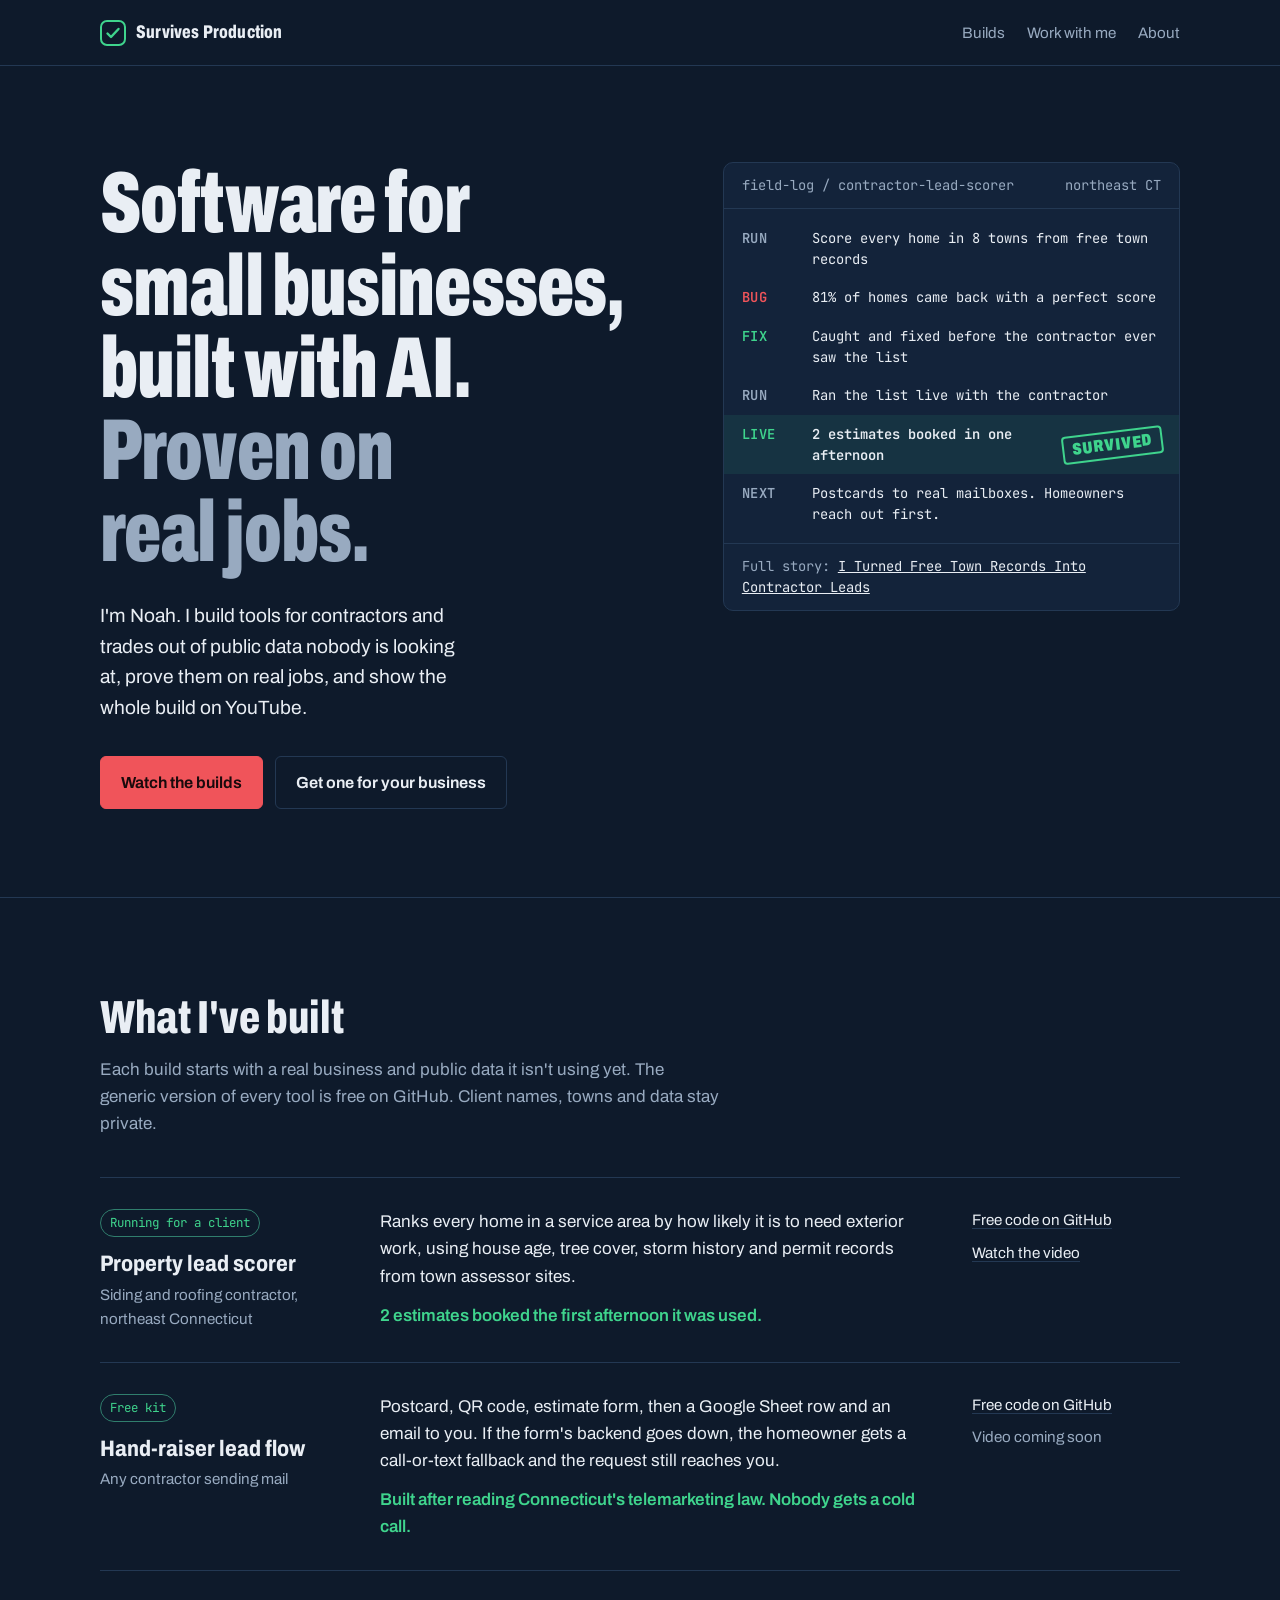
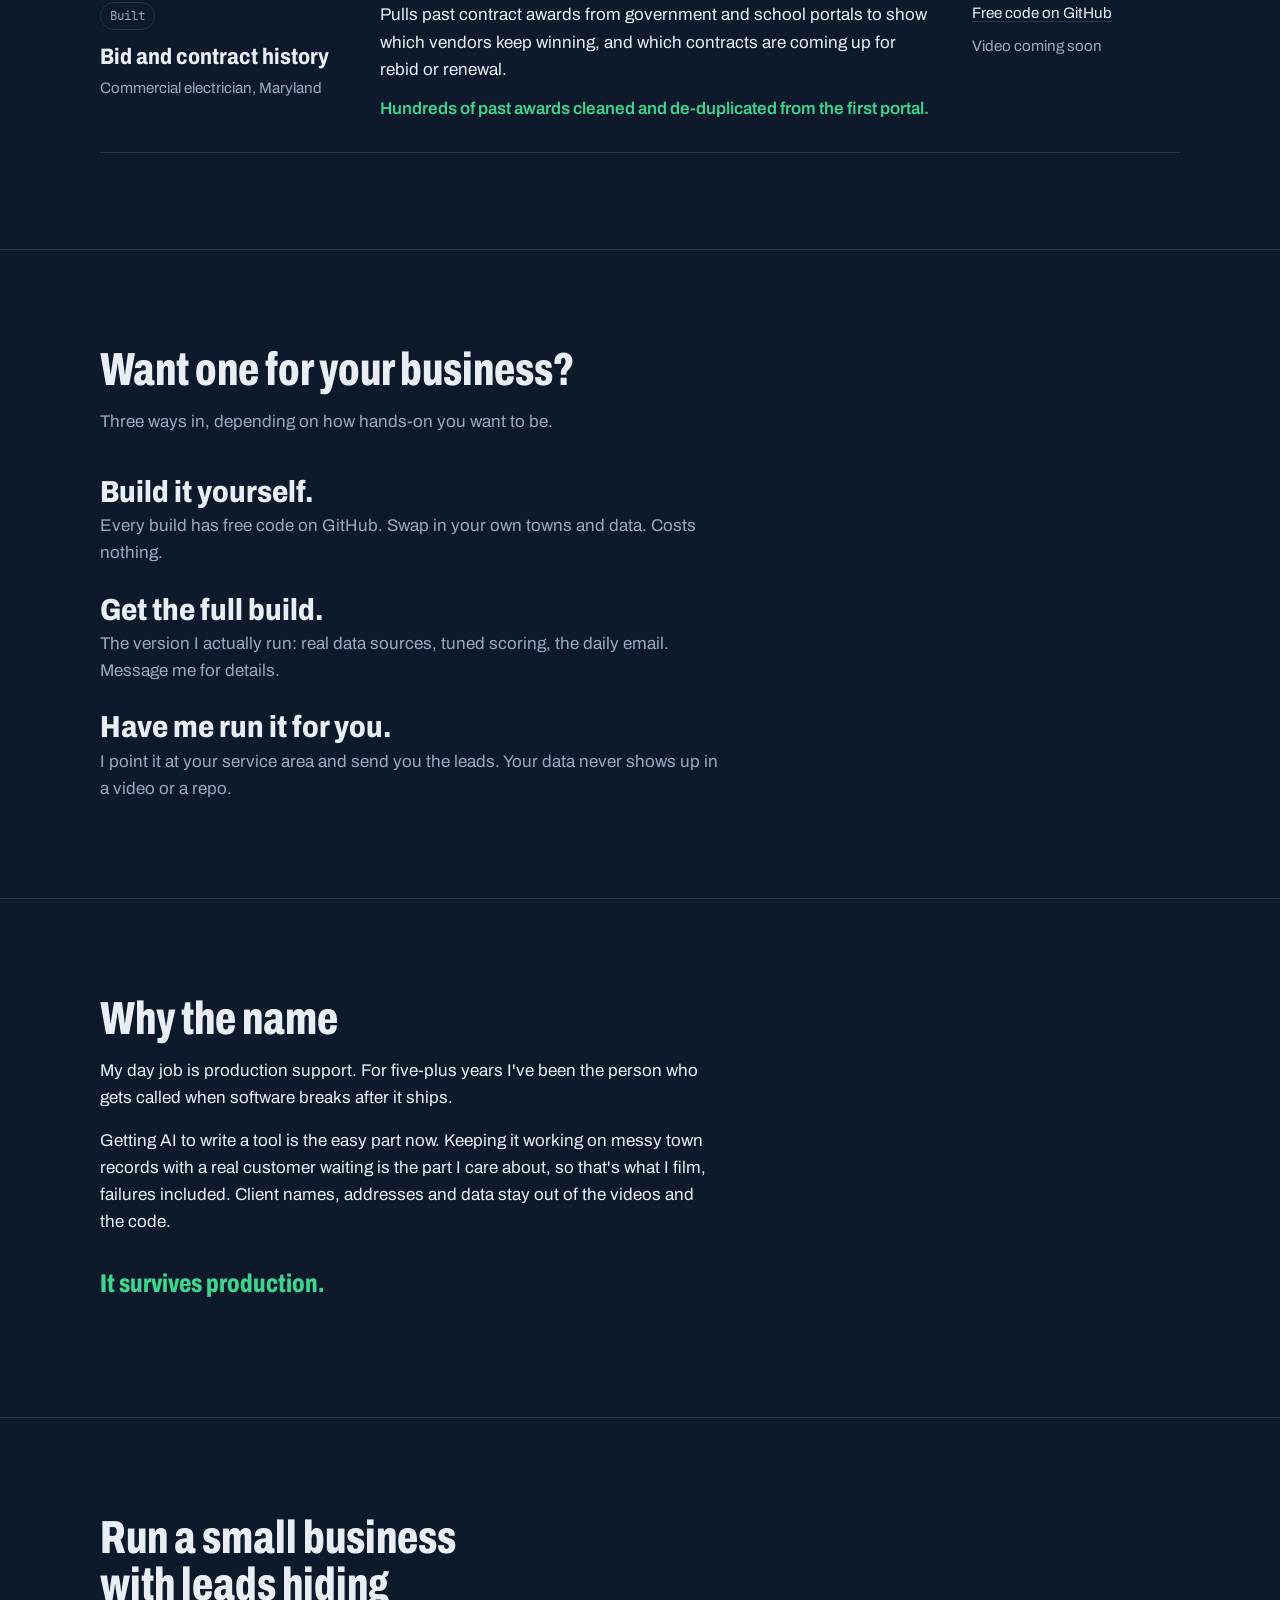
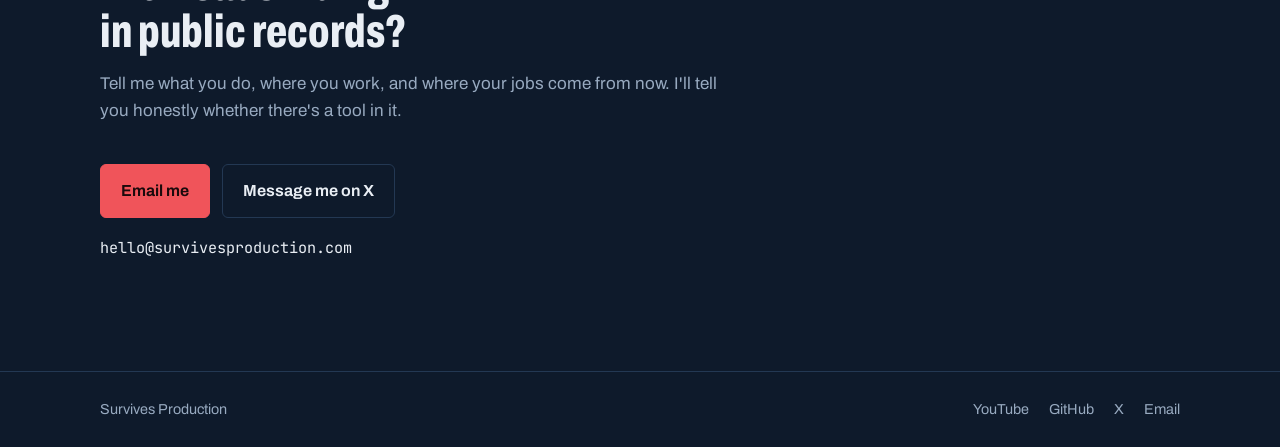
==== index.html @ 0a422604 "Add files via upload" ====
<!doctype html>
<html lang="en">
<head>
<meta charset="utf-8">
<meta name="viewport" content="width=device-width, initial-scale=1, viewport-fit=cover">
<title>Survives Production</title>
<meta name="description" content="Software for small businesses, built with AI and proven on real jobs. Lead and data tools for contractors and trades, with every build on YouTube.">
<meta name="theme-color" content="#0E1A2B">
<link rel="canonical" href="https://survivesproduction.com/">
<link rel="icon" href="data:image/svg+xml,%3Csvg xmlns='http://www.w3.org/2000/svg' viewBox='0 0 26 26'%3E%3Crect width='26' height='26' rx='6' fill='%230E1A2B'/%3E%3Cpath d='M7.5 13.5l3.5 3.5 7.5-8' fill='none' stroke='%233FD48D' stroke-width='2.6' stroke-linecap='round' stroke-linejoin='round'/%3E%3C/svg%3E">
<meta property="og:type" content="website">
<meta property="og:url" content="https://survivesproduction.com/">
<meta property="og:title" content="Survives Production">
<meta property="og:description" content="Software for small businesses, built with AI and proven on real jobs. Lead and data tools for contractors and trades, with every build on YouTube.">
<meta name="twitter:card" content="summary">
<meta name="twitter:site" content="@survivesprod">
<link rel="preconnect" href="https://fonts.googleapis.com">
<link rel="preconnect" href="https://fonts.gstatic.com" crossorigin>
<link rel="stylesheet" href="https://fonts.googleapis.com/css2?family=Archivo:wdth,wght@62..125,400..900&family=JetBrains+Mono:wght@400;600&display=swap">
<style>
/* Layout: dark navy ops board. Hero = pitch on the left, a real field log on the right (the one loud element).
   Below: builds as ruled rows, three ways to work together, about, contact. Left-aligned throughout. */
:root {
  --bg: #0E1A2B;          /* brand navy */
  --raised: #13233A;      /* log panel, row hover */
  --line: #233853;        /* rules */
  --ink: #E9EEF4;         /* body text */
  --dim: #98AAC0;         /* secondary text */
  --red: #F0545A;         /* brand red: what broke, primary action */
  --green: #3FD48D;       /* brand green: what got fixed / survived */
  --on-red: #1A0A0C;
  --display: "Archivo", "Arial Narrow", "Helvetica Neue", Arial, sans-serif;
  --body: "Archivo", "Helvetica Neue", Arial, sans-serif;
  --mono: "JetBrains Mono", ui-monospace, "SF Mono", Menlo, Consolas, monospace;
  --measure: 62ch;
  color-scheme: dark;
}
* { box-sizing: border-box; }
html { -webkit-text-size-adjust: 100%; }
body {
  margin: 0;
  background: var(--bg);
  color: var(--ink);
  font-family: var(--body);
  font-stretch: 100%;
  font-size: 1.0625rem;
  line-height: 1.6;
}
a { color: inherit; }
a:focus-visible, .btn:focus-visible { outline: 2px solid var(--green); outline-offset: 3px; border-radius: 2px; }
.wrap {
  max-width: 1120px;
  margin: 0 auto;
  padding-left: max(20px, env(safe-area-inset-left, 0px));
  padding-right: max(20px, env(safe-area-inset-right, 0px));
}

/* Header */
.top { border-bottom: 1px solid var(--line); }
.top .wrap { display: flex; align-items: center; justify-content: space-between; gap: 16px; padding-block: 18px; flex-wrap: wrap; }
.mark { display: flex; align-items: center; gap: 10px; text-decoration: none; }
.mark svg { flex: none; }
.mark span {
  font-family: var(--display); font-weight: 800; font-size: 1.15rem;
  font-stretch: 72%; letter-spacing: 0.01em;
}
.top nav { display: flex; gap: 22px; flex-wrap: wrap; }
.top nav a { text-decoration: none; color: var(--dim); font-size: 0.95rem; }
.top nav a:hover { color: var(--ink); }

/* Hero */
.hero .wrap {
  display: grid; grid-template-columns: minmax(0, 1.1fr) minmax(0, 0.9fr);
  gap: clamp(32px, 5vw, 72px); align-items: start; padding-block: clamp(48px, 8vw, 96px) clamp(48px, 7vw, 88px);
}
h1 {
  font-family: var(--display); font-weight: 850;
  font-stretch: 64%;
  font-size: clamp(2.9rem, 7vw, 5.4rem); line-height: 0.95; letter-spacing: -0.01em;
  margin: 0 0 28px; text-wrap: balance;
}
h1 .line2 { display: block; color: var(--dim); }
.lede { font-size: 1.2rem; max-width: 34ch; margin: 0 0 32px; color: var(--ink); }
.actions { display: flex; gap: 12px; flex-wrap: wrap; }
.btn {
  display: inline-flex; align-items: center; gap: 10px;
  padding: 13px 20px; font-weight: 650; font-size: 1rem; text-decoration: none;
  border-radius: 6px; border: 1px solid var(--line);
}
.btn.primary { background: var(--red); border-color: var(--red); color: var(--on-red); }
.btn.primary:hover { filter: brightness(1.08); }
.btn.ghost:hover { border-color: var(--dim); }

/* Field log: the one loud element */
.log {
  background: var(--raised); border: 1px solid var(--line); border-radius: 10px;
  font-family: var(--mono); font-size: 0.86rem; line-height: 1.5; overflow: hidden;
}
.log header {
  display: flex; justify-content: space-between; gap: 12px; flex-wrap: wrap;
  padding: 12px 18px; border-bottom: 1px solid var(--line); color: var(--dim);
}
.log ol { list-style: none; margin: 0; padding: 10px 0; }
.log li {
  display: grid; grid-template-columns: 4.2em minmax(0, 1fr); gap: 12px;
  padding: 9px 18px; animation: in 0.35s ease-out backwards;
}
.log li:nth-child(1) { animation-delay: 0.15s; }
.log li:nth-child(2) { animation-delay: 0.5s; }
.log li:nth-child(3) { animation-delay: 0.85s; }
.log li:nth-child(4) { animation-delay: 1.2s; }
.log li:nth-child(5) { animation-delay: 1.55s; }
.log li:nth-child(6) { animation-delay: 1.9s; }
.tag { font-weight: 600; letter-spacing: 0.04em; }
.tag.run, .tag.next { color: var(--dim); }
.tag.bug { color: var(--red); }
.tag.fix, .tag.live { color: var(--green); }
.log li.win { background: color-mix(in srgb, var(--green) 9%, transparent); }
.log li.win { position: relative; }
.log li.win .msg { color: var(--ink); font-weight: 600; padding-right: 9em; }
.stamp {
  position: absolute; right: 16px; top: 50%;
  transform: translateY(-50%) rotate(-7deg);
  font-family: var(--display); font-weight: 900; font-stretch: 75%;
  font-size: 1.05rem; letter-spacing: 0.06em; text-transform: uppercase;
  color: var(--green); border: 2px solid var(--green); border-radius: 4px;
  padding: 1px 8px; line-height: 1.3;
  animation: stamp 0.28s cubic-bezier(.2,1.6,.4,1) 2.3s backwards;
}
@keyframes stamp { from { opacity: 0; transform: translateY(-50%) rotate(-7deg) scale(1.8); } }
.msg { color: var(--ink); overflow-wrap: anywhere; }
.log footer { padding: 12px 18px; border-top: 1px solid var(--line); color: var(--dim); }
.log footer a { color: var(--ink); }
@keyframes in { from { opacity: 0; transform: translateY(4px); } }
@media (prefers-reduced-motion: reduce) { .log li, .stamp { animation: none; } }

/* Sections */
section.band { border-top: 1px solid var(--line); }
section.band > .wrap { padding-block: clamp(56px, 8vw, 96px); }
h2 {
  font-family: var(--display); font-weight: 800; font-stretch: 70%;
  font-size: clamp(2rem, 4vw, 2.9rem); line-height: 1.02; margin: 0 0 14px; text-wrap: balance;
}
.intro { color: var(--dim); max-width: var(--measure); margin: 0 0 40px; }
h3 {
  font-family: var(--display); font-weight: 750; font-stretch: 85%;
  font-size: 1.4rem; line-height: 1.15; margin: 0 0 6px;
}

/* Builds: ruled rows */
.builds { list-style: none; margin: 0; padding: 0; border-top: 1px solid var(--line); }
.build {
  display: grid; grid-template-columns: minmax(0, 15rem) minmax(0, 1fr) minmax(0, 13rem);
  gap: 20px 40px; padding-block: 30px; border-bottom: 1px solid var(--line);
}
.build .who { color: var(--dim); font-size: 0.95rem; margin: 0; }
.build p { margin: 0 0 12px; max-width: var(--measure); }
.build .result { color: var(--green); font-weight: 600; margin: 0; }
.status {
  display: inline-block; font-family: var(--mono); font-size: 0.78rem;
  padding: 3px 9px; border-radius: 999px; border: 1px solid var(--line); color: var(--dim); margin-bottom: 14px;
}
.status.live { color: var(--green); border-color: color-mix(in srgb, var(--green) 45%, var(--line)); }
.links { display: flex; flex-direction: column; gap: 8px; font-size: 0.95rem; }
.links a { color: var(--ink); text-underline-offset: 3px; text-decoration-color: var(--line); }
.links a:hover { text-decoration-color: var(--ink); }
.links .soon { color: var(--dim); }

/* Ways in */
.ways { margin: 0; display: grid; gap: 26px; max-width: 46rem; }
.ways div { display: grid; gap: 4px; }
.ways dt { font-family: var(--display); font-weight: 800; font-stretch: 85%; font-size: clamp(1.5rem, 3vw, 1.9rem); line-height: 1.1; }
.ways dd { margin: 0; color: var(--dim); max-width: var(--measure); }

/* About + contact */
.about p { margin: 0 0 16px; max-width: var(--measure); }
.about .signoff { font-family: var(--display); font-weight: 800; font-stretch: 75%; font-size: 1.6rem; color: var(--green); margin-top: 28px; }

.contact h2 { max-width: 18ch; }
.contact .actions { margin-top: 8px; }
.handle { font-family: var(--mono); font-size: 0.95rem; color: var(--ink); margin-top: 18px; user-select: all; }

footer.site { border-top: 1px solid var(--line); color: var(--dim); font-size: 0.9rem; }
footer.site .wrap { display: flex; justify-content: space-between; gap: 16px; flex-wrap: wrap; padding-block: 26px; }
footer.site nav { display: flex; gap: 20px; flex-wrap: wrap; }
footer.site a { text-decoration: none; }
footer.site a:hover { color: var(--ink); }

@media (max-width: 880px) {
  .hero .wrap { grid-template-columns: minmax(0, 1fr); }
  .build { grid-template-columns: minmax(0, 1fr); gap: 10px; }
  .links { flex-direction: row; flex-wrap: wrap; gap: 8px 20px; }
}
@media (max-width: 480px) {
  .top nav { gap: 16px; }
  .log li { grid-template-columns: 3.6em minmax(0, 1fr); gap: 8px; padding-inline: 14px; }
  .log header, .log footer { padding-inline: 14px; }
}
</style>
</head>
<body>
<header class="top">
  <div class="wrap">
    <a class="mark" href="#top" aria-label="Survives Production home">
      <svg width="26" height="26" viewBox="0 0 26 26" aria-hidden="true"><rect x="1" y="1" width="24" height="24" rx="6" fill="none" stroke="#3FD48D" stroke-width="2"/><path d="M7.5 13.5l3.5 3.5 7.5-8" fill="none" stroke="#3FD48D" stroke-width="2.4" stroke-linecap="round" stroke-linejoin="round"/></svg>
      <span>Survives Production</span>
    </a>
    <nav aria-label="Sections">
      <a href="#builds">Builds</a>
      <a href="#work">Work with me</a>
      <a href="#about">About</a>
    </nav>
  </div>
</header>

<main id="top">
  <section class="hero">
    <div class="wrap">
      <div>
        <h1>Software for small businesses, built with AI.<span class="line2">Proven on real jobs.</span></h1>
        <p class="lede">I'm Noah. I build tools for contractors and trades out of public data nobody is looking at, prove them on real jobs, and show the whole build on YouTube.</p>
        <div class="actions">
          <a class="btn primary" href="https://www.youtube.com/@survivesproduction" target="_blank" rel="noopener">Watch the builds</a>
          <a class="btn ghost" href="#work">Get one for your business</a>
        </div>
      </div>

      <figure class="log" aria-label="Field log from a contractor lead-scorer build" style="margin:0">
        <header><span>field-log / contractor-lead-scorer</span><span>northeast CT</span></header>
        <ol>
          <li><span class="tag run">RUN</span><span class="msg">Score every home in 8 towns from free town records</span></li>
          <li><span class="tag bug">BUG</span><span class="msg">81% of homes came back with a perfect score</span></li>
          <li><span class="tag fix">FIX</span><span class="msg">Caught and fixed before the contractor ever saw the list</span></li>
          <li><span class="tag run">RUN</span><span class="msg">Ran the list live with the contractor</span></li>
          <li class="win"><span class="tag live">LIVE</span><span class="msg">2 estimates booked in one afternoon</span><span class="stamp" aria-hidden="true">Survived</span></li>
          <li><span class="tag next">NEXT</span><span class="msg">Postcards to real mailboxes. Homeowners reach out first.</span></li>
        </ol>
        <footer>Full story: <a href="https://www.youtube.com/@survivesproduction" target="_blank" rel="noopener">I Turned Free Town Records Into Contractor Leads</a></footer>
      </figure>
    </div>
  </section>

  <section class="band" id="builds">
    <div class="wrap">
      <h2>What I've built</h2>
      <p class="intro">Each build starts with a real business and public data it isn't using yet. The generic version of every tool is free on GitHub. Client names, towns and data stay private.</p>

      <ul class="builds">
        <li class="build">
          <div>
            <span class="status live">Running for a client</span>
            <h3>Property lead scorer</h3>
            <p class="who">Siding and roofing contractor, northeast Connecticut</p>
          </div>
          <div>
            <p>Ranks every home in a service area by how likely it is to need exterior work, using house age, tree cover, storm history and permit records from town assessor sites.</p>
            <p class="result">2 estimates booked the first afternoon it was used.</p>
          </div>
          <div class="links">
            <a href="https://github.com/SurvivesProduction/property-lead-scorer" target="_blank" rel="noopener">Free code on GitHub</a>
            <a href="https://www.youtube.com/@survivesproduction" target="_blank" rel="noopener">Watch the video</a>
          </div>
        </li>

        <li class="build">
          <div>
            <span class="status live">Free kit</span>
            <h3>Hand-raiser lead flow</h3>
            <p class="who">Any contractor sending mail</p>
          </div>
          <div>
            <p>Postcard, QR code, estimate form, then a Google Sheet row and an email to you. If the form's backend goes down, the homeowner gets a call-or-text fallback and the request still reaches you.</p>
            <p class="result">Built after reading Connecticut's telemarketing law. Nobody gets a cold call.</p>
          </div>
          <div class="links">
            <a href="https://github.com/SurvivesProduction/hand-raiser-lead-flow" target="_blank" rel="noopener">Free code on GitHub</a>
            <span class="soon">Video coming soon</span>
          </div>
        </li>

        <li class="build">
          <div>
            <span class="status">Built</span>
            <h3>Bid and contract history</h3>
            <p class="who">Commercial electrician, Maryland</p>
          </div>
          <div>
            <p>Pulls past contract awards from government and school portals to show which vendors keep winning, and which contracts are coming up for rebid or renewal.</p>
            <p class="result">Hundreds of past awards cleaned and de-duplicated from the first portal.</p>
          </div>
          <div class="links">
            <a href="https://github.com/SurvivesProduction/bid-vendor-history-scraper" target="_blank" rel="noopener">Free code on GitHub</a>
            <span class="soon">Video coming soon</span>
          </div>
        </li>
      </ul>
    </div>
  </section>

  <section class="band" id="work">
    <div class="wrap">
      <h2>Want one for your business?</h2>
      <p class="intro">Three ways in, depending on how hands-on you want to be.</p>
      <dl class="ways">
        <div><dt>Build it yourself.</dt><dd>Every build has free code on GitHub. Swap in your own towns and data. Costs nothing.</dd></div>
        <div><dt>Get the full build.</dt><dd>The version I actually run: real data sources, tuned scoring, the daily email. Message me for details.</dd></div>
        <div><dt>Have me run it for you.</dt><dd>I point it at your service area and send you the leads. Your data never shows up in a video or a repo.</dd></div>
      </dl>
    </div>
  </section>

  <section class="band about" id="about">
    <div class="wrap">
      <h2>Why the name</h2>
      <p>My day job is production support. For five-plus years I've been the person who gets called when software breaks after it ships.</p>
      <p>Getting AI to write a tool is the easy part now. Keeping it working on messy town records with a real customer waiting is the part I care about, so that's what I film, failures included. Client names, addresses and data stay out of the videos and the code.</p>
      <p class="signoff">It survives production.</p>
    </div>
  </section>

  <section class="band contact" id="contact">
    <div class="wrap">
      <h2>Run a small business with leads hiding in public records?</h2>
      <p class="intro">Tell me what you do, where you work, and where your jobs come from now. I'll tell you honestly whether there's a tool in it.</p>
      <div class="actions">
        <a class="btn primary" href="mailto:hello@survivesproduction.com?subject=A%20tool%20for%20my%20business">Email me</a>
        <a class="btn ghost" href="https://x.com/survivesprod" target="_blank" rel="noopener">Message me on X</a>
      </div>
      <p class="handle">hello@survivesproduction.com</p>
    </div>
  </section>
</main>

<footer class="site">
  <div class="wrap">
    <span>Survives Production</span>
    <nav aria-label="Elsewhere">
      <a href="https://www.youtube.com/@survivesproduction" target="_blank" rel="noopener">YouTube</a>
      <a href="https://github.com/SurvivesProduction" target="_blank" rel="noopener">GitHub</a>
      <a href="https://x.com/survivesprod" target="_blank" rel="noopener">X</a>
      <a href="mailto:hello@survivesproduction.com">Email</a>
    </nav>
  </div>
</footer>
</body>
</html>
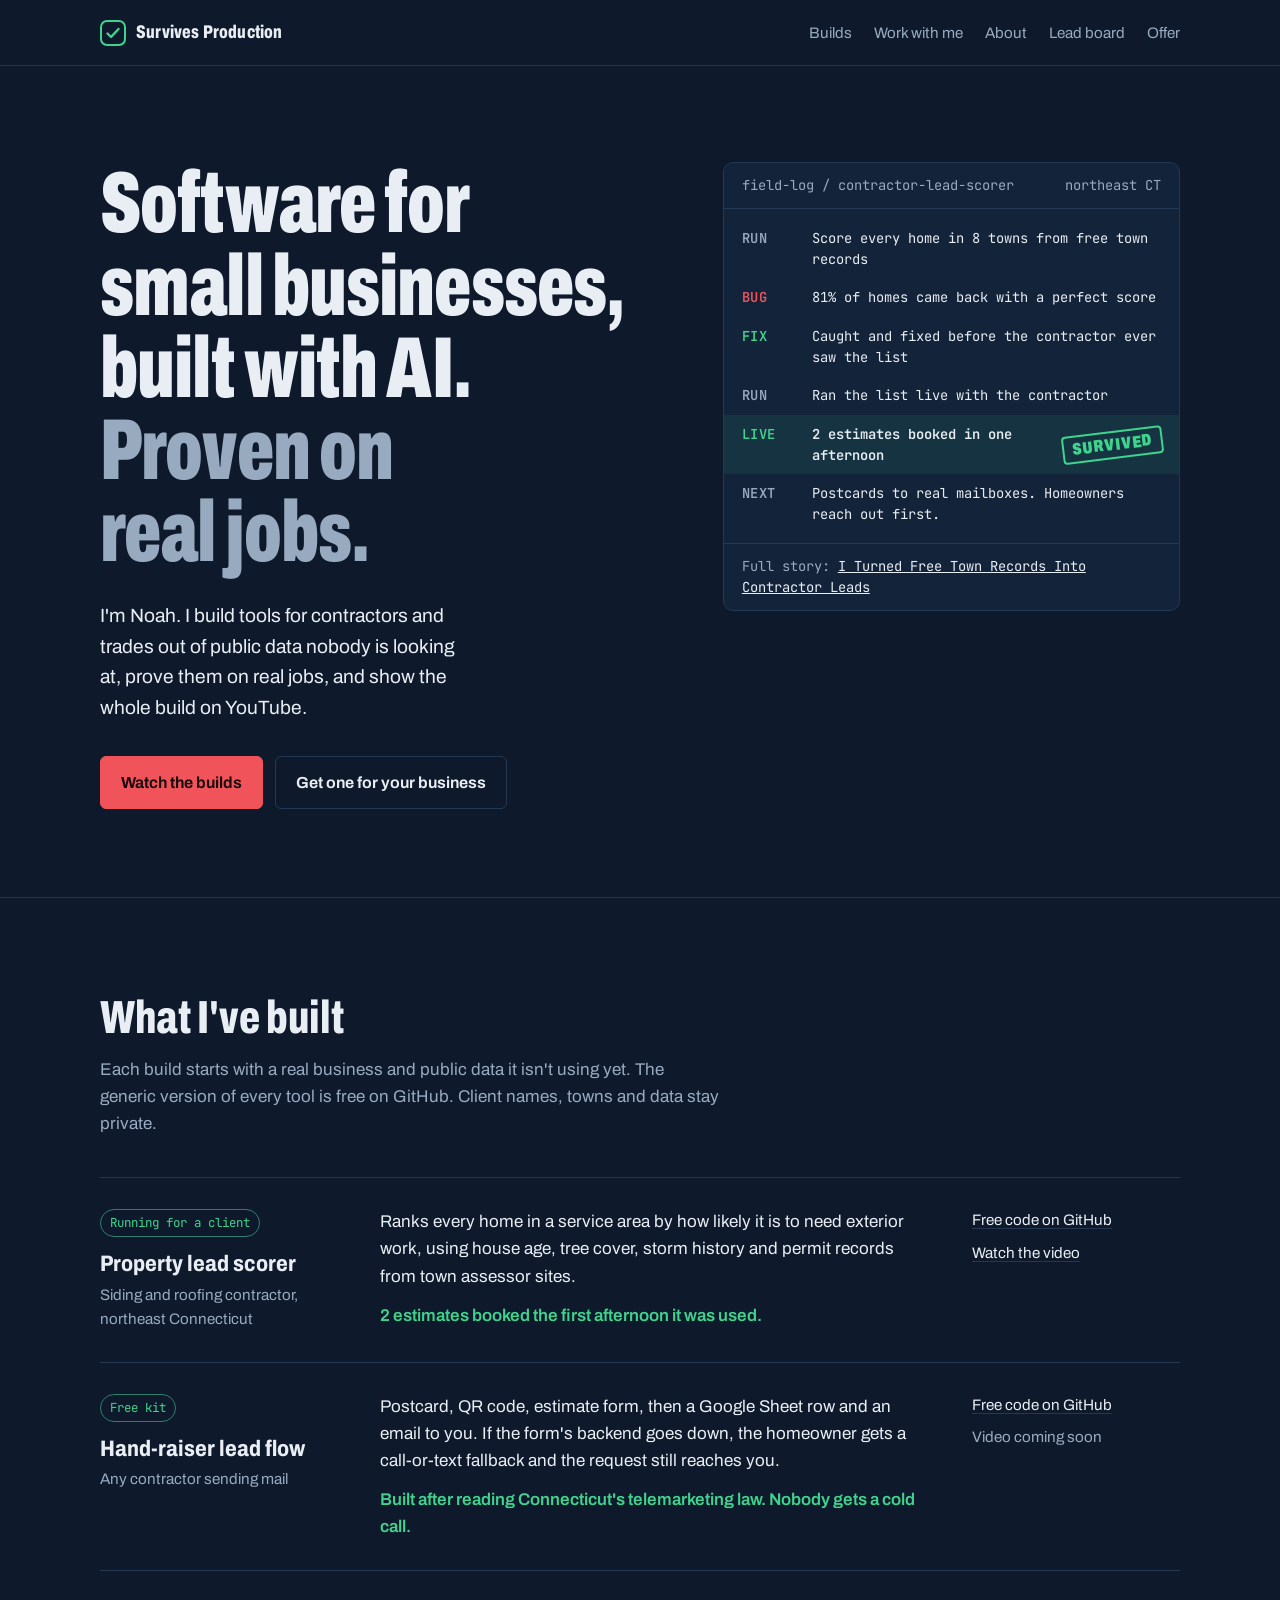
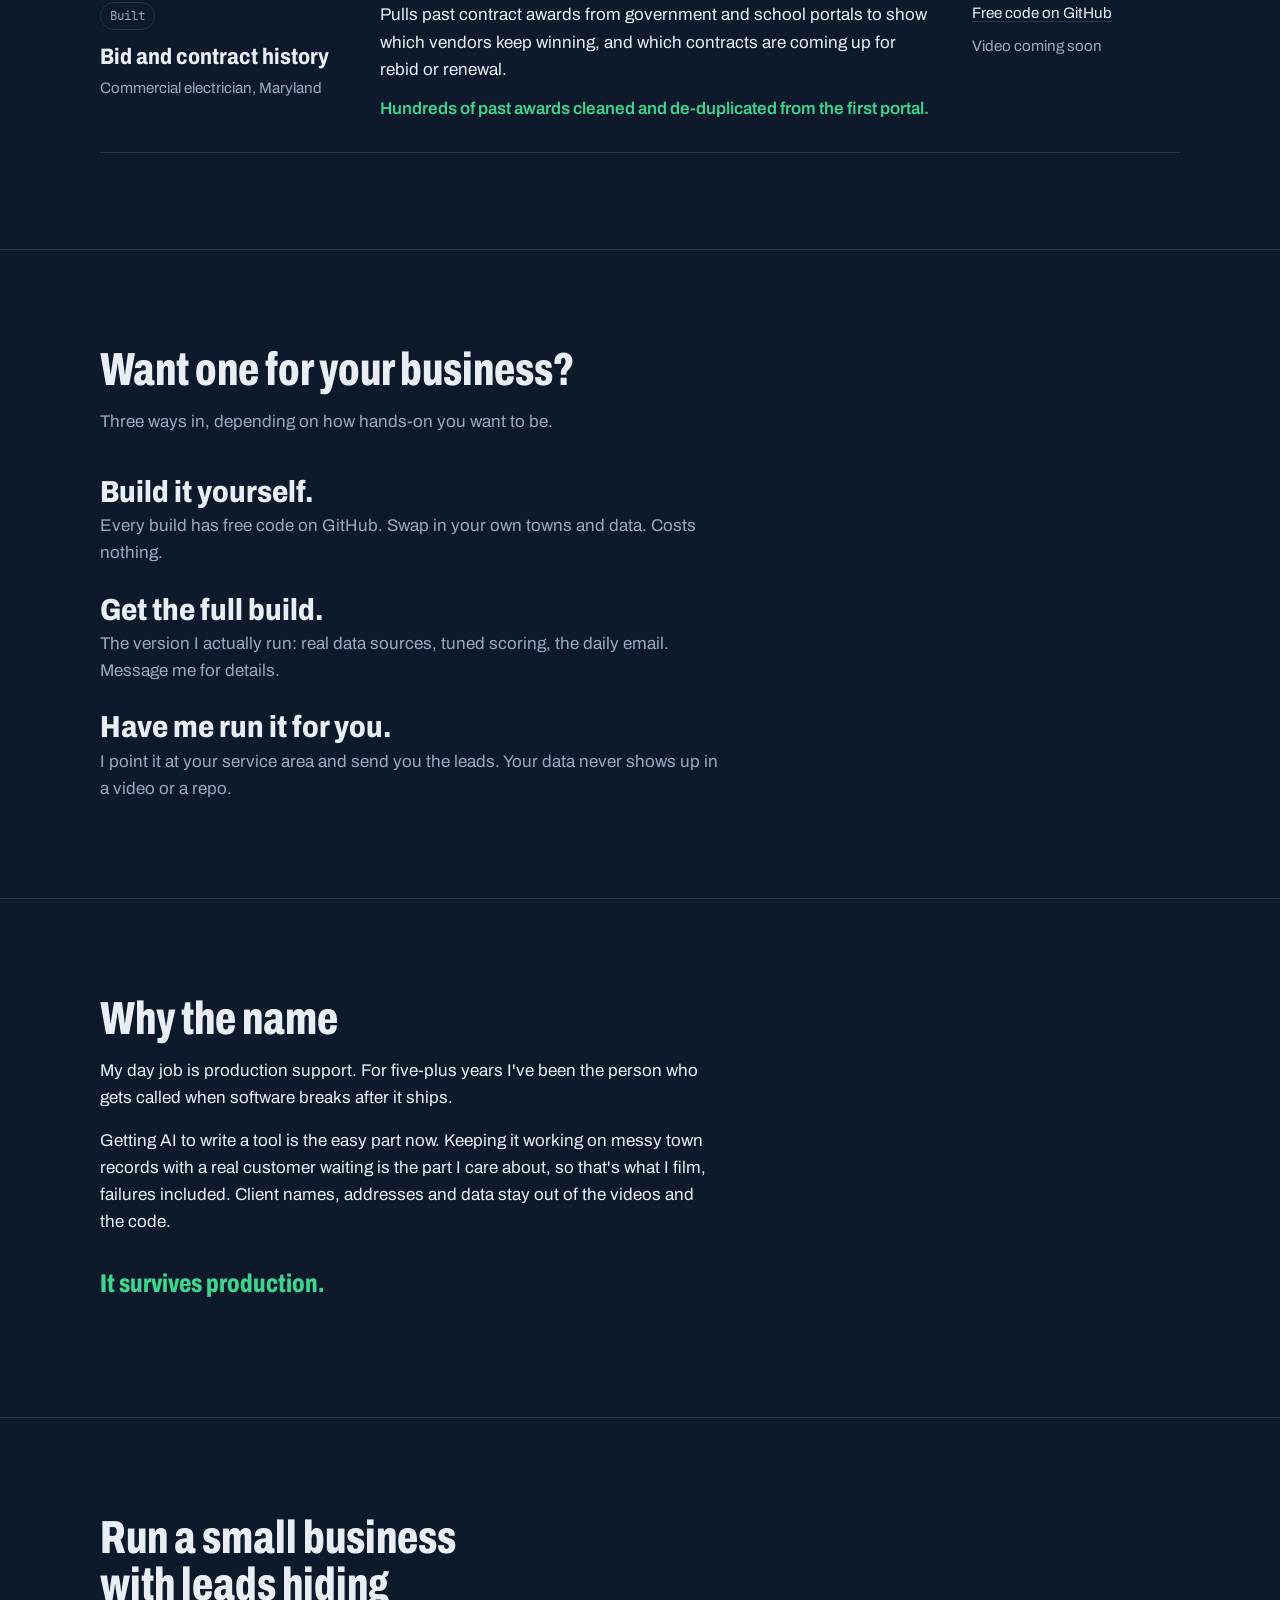
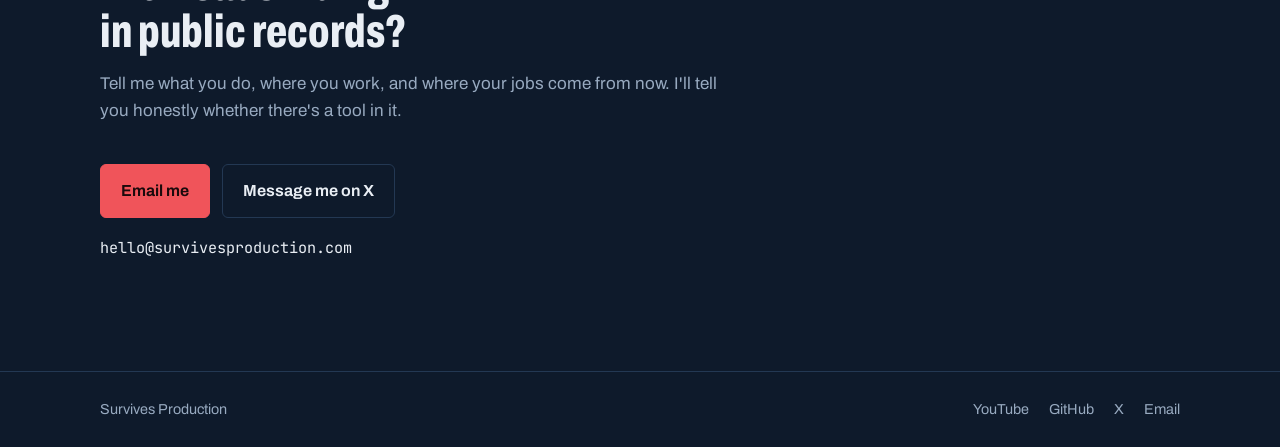
==== commit e3418651: "Link lead board and offer from home nav Co-Authored-By: Claude Sonnet 5.5 <noreply@anthropic.com>" ====
--- a/index.html
+++ b/index.html
@@ -209,6 +209,8 @@
       <a href="#builds">Builds</a>
       <a href="#work">Work with me</a>
       <a href="#about">About</a>
+      <a href="/leads">Lead board</a>
+      <a href="/offer">Offer</a>
     </nav>
   </div>
 </header>
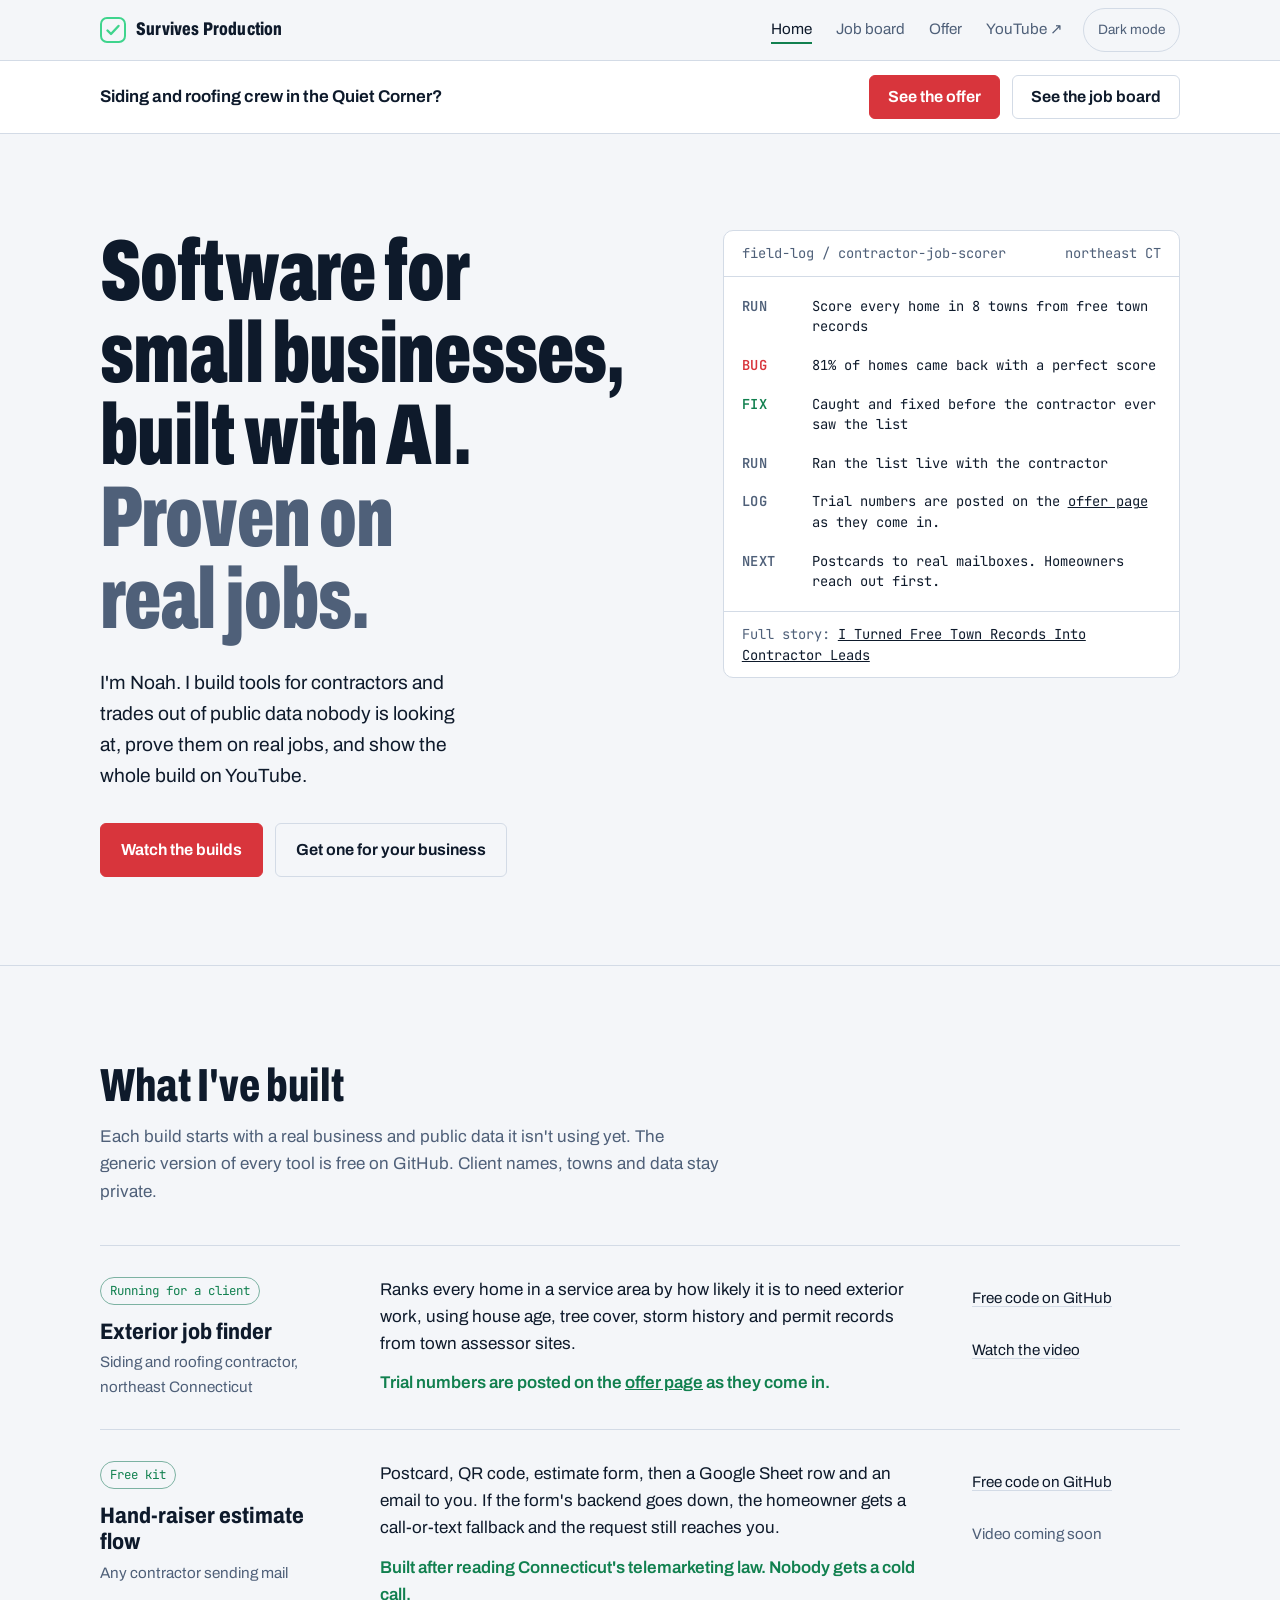
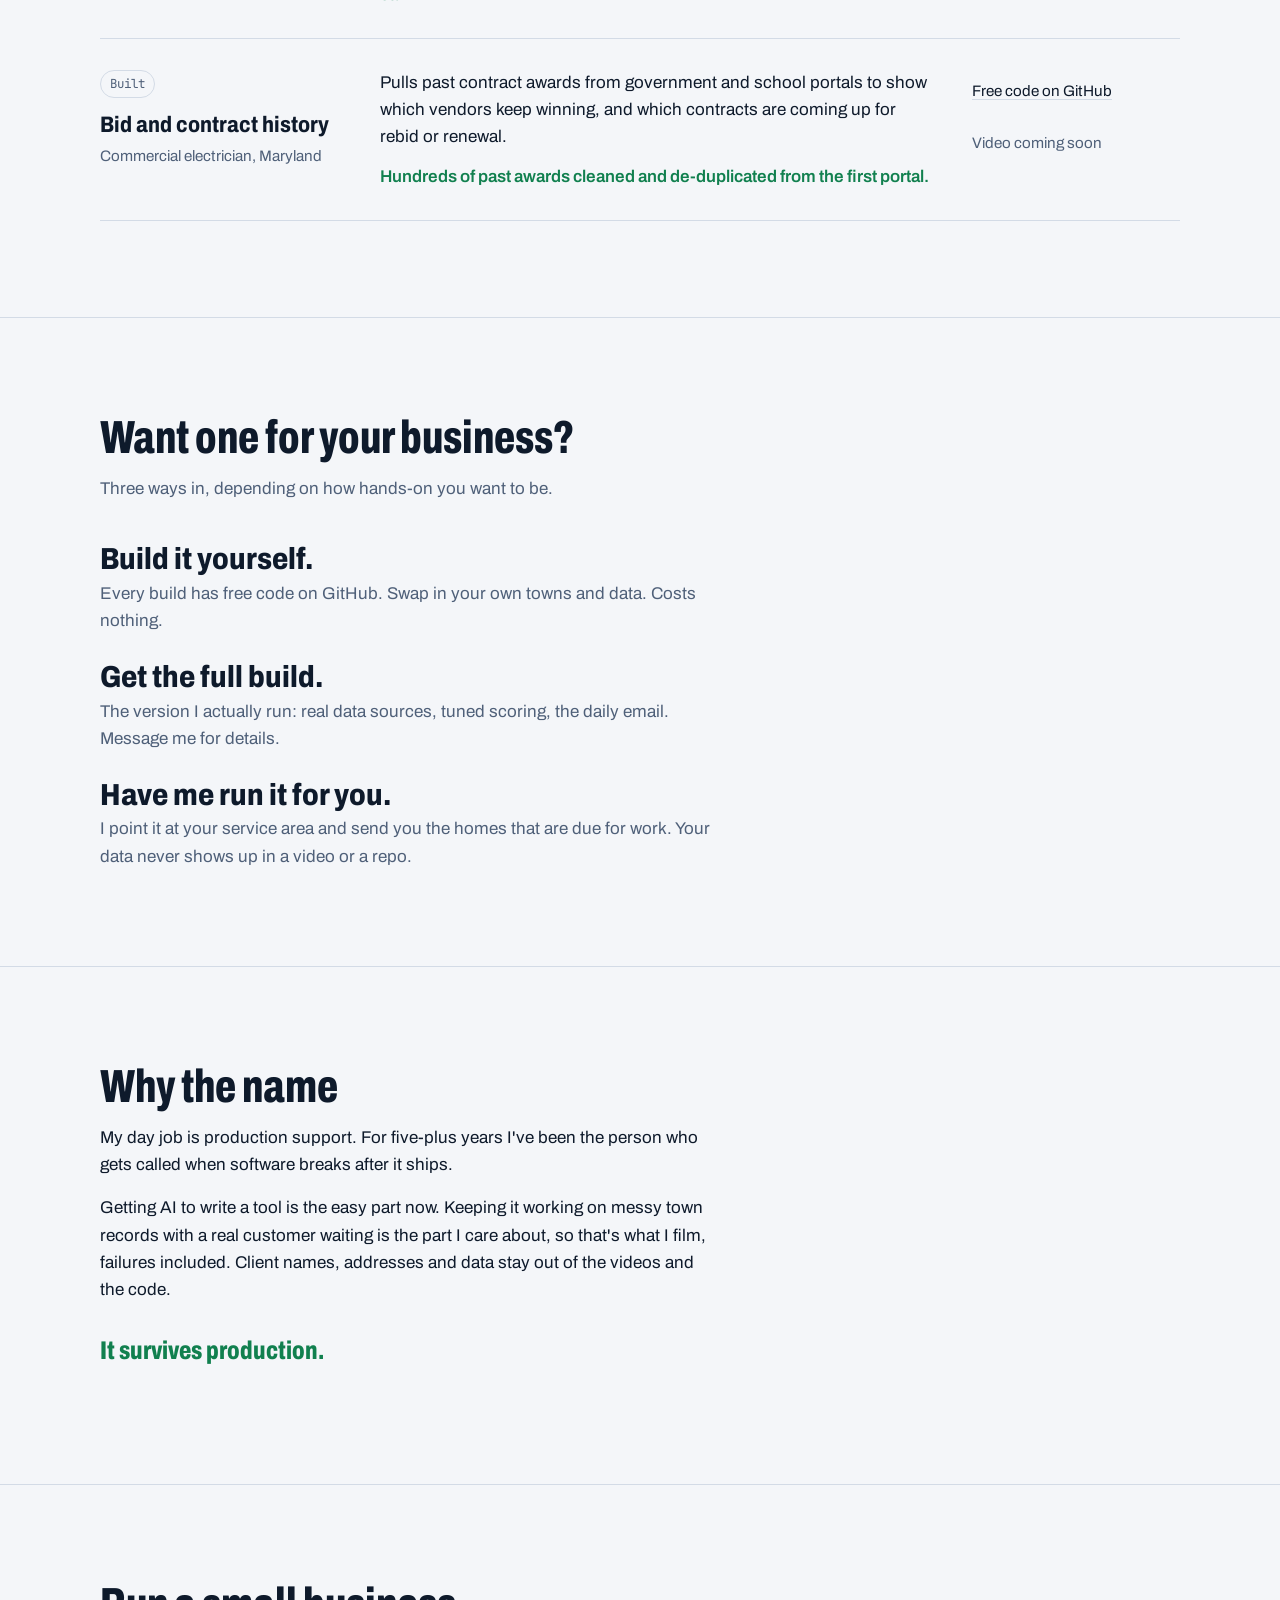
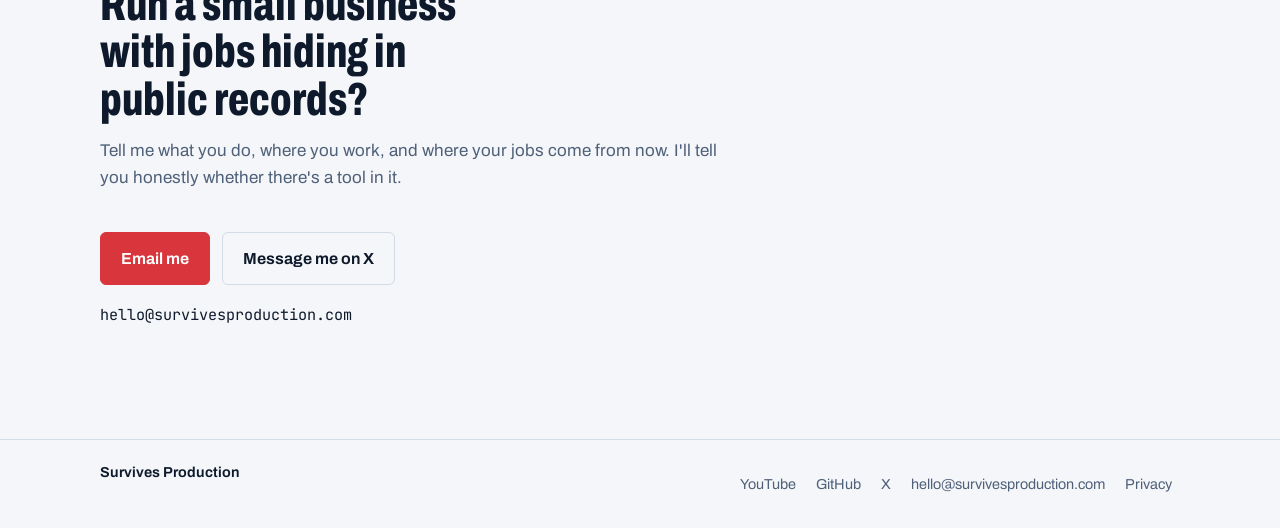
==== commit 691e24ce: "Refresh home: shared shell, jobs wording, crew block, trial claim from data Co-Authored-By: Claude S" ====
--- a/index.html
+++ b/index.html
@@ -3,20 +3,22 @@
 <head>
 <meta charset="utf-8">
 <meta name="viewport" content="width=device-width, initial-scale=1, viewport-fit=cover">
+<script>(function(){var t=null;try{t=localStorage.getItem('sp-theme')}catch(e){}if(t!=='light'&&t!=='dark'){t=(window.matchMedia&&matchMedia('(prefers-color-scheme: light)').matches)?'light':'dark'}document.documentElement.setAttribute('data-theme',t)})()</script>
 <title>Survives Production</title>
-<meta name="description" content="Software for small businesses, built with AI and proven on real jobs. Lead and data tools for contractors and trades, with every build on YouTube.">
+<meta name="description" content="Software for small businesses, built with AI and proven on real jobs. Job-finding and data tools for contractors and trades, with every build on YouTube.">
 <meta name="theme-color" content="#0E1A2B">
 <link rel="canonical" href="https://survivesproduction.com/">
 <link rel="icon" href="data:image/svg+xml,%3Csvg xmlns='http://www.w3.org/2000/svg' viewBox='0 0 26 26'%3E%3Crect width='26' height='26' rx='6' fill='%230E1A2B'/%3E%3Cpath d='M7.5 13.5l3.5 3.5 7.5-8' fill='none' stroke='%233FD48D' stroke-width='2.6' stroke-linecap='round' stroke-linejoin='round'/%3E%3C/svg%3E">
 <meta property="og:type" content="website">
 <meta property="og:url" content="https://survivesproduction.com/">
 <meta property="og:title" content="Survives Production">
-<meta property="og:description" content="Software for small businesses, built with AI and proven on real jobs. Lead and data tools for contractors and trades, with every build on YouTube.">
+<meta property="og:description" content="Software for small businesses, built with AI and proven on real jobs. Job-finding and data tools for contractors and trades, with every build on YouTube.">
 <meta name="twitter:card" content="summary">
 <meta name="twitter:site" content="@survivesprod">
 <link rel="preconnect" href="https://fonts.googleapis.com">
 <link rel="preconnect" href="https://fonts.gstatic.com" crossorigin>
 <link rel="stylesheet" href="https://fonts.googleapis.com/css2?family=Archivo:wdth,wght@62..125,400..900&family=JetBrains+Mono:wght@400;600&display=swap">
+<link rel="stylesheet" href="/assets/site.css">
 <style>
 /* Layout: dark navy ops board. Hero = pitch on the left, a real field log on the right (the one loud element).
    Below: builds as ruled rows, three ways to work together, about, contact. Left-aligned throughout. */
@@ -55,18 +57,11 @@
   padding-right: max(20px, env(safe-area-inset-right, 0px));
 }
 
-/* Header */
-.top { border-bottom: 1px solid var(--line); }
-.top .wrap { display: flex; align-items: center; justify-content: space-between; gap: 16px; padding-block: 18px; flex-wrap: wrap; }
-.mark { display: flex; align-items: center; gap: 10px; text-decoration: none; }
-.mark svg { flex: none; }
-.mark span {
-  font-family: var(--display); font-weight: 800; font-size: 1.15rem;
-  font-stretch: 72%; letter-spacing: 0.01em;
-}
-.top nav { display: flex; gap: 22px; flex-wrap: wrap; }
-.top nav a { text-decoration: none; color: var(--dim); font-size: 0.95rem; }
-.top nav a:hover { color: var(--ink); }
+/* Crew strip: routes the people this site is for */
+.crew-strip { border-bottom: 1px solid var(--line); background: var(--raised); }
+.crew-strip .wrap { display: flex; align-items: center; justify-content: space-between; gap: 12px 24px; flex-wrap: wrap; padding-block: 14px; }
+.crew-strip p { margin: 0; font-weight: 650; }
+.crew-strip .btn { padding: 0 18px; min-height: 44px; }
 
 /* Hero */
 .hero .wrap {
@@ -162,9 +157,9 @@
 }
 .status.live { color: var(--green); border-color: color-mix(in srgb, var(--green) 45%, var(--line)); }
 .links { display: flex; flex-direction: column; gap: 8px; font-size: 0.95rem; }
-.links a { color: var(--ink); text-underline-offset: 3px; text-decoration-color: var(--line); }
+.links a { display: inline-flex; align-items: center; min-height: 44px; color: var(--ink); text-underline-offset: 3px; text-decoration-color: var(--line); }
 .links a:hover { text-decoration-color: var(--ink); }
-.links .soon { color: var(--dim); }
+.links .soon { color: var(--dim); display: inline-flex; align-items: center; min-height: 44px; }
 
 /* Ways in */
 .ways { margin: 0; display: grid; gap: 26px; max-width: 46rem; }
@@ -180,11 +175,6 @@
 .contact .actions { margin-top: 8px; }
 .handle { font-family: var(--mono); font-size: 0.95rem; color: var(--ink); margin-top: 18px; user-select: all; }
 
-footer.site { border-top: 1px solid var(--line); color: var(--dim); font-size: 0.9rem; }
-footer.site .wrap { display: flex; justify-content: space-between; gap: 16px; flex-wrap: wrap; padding-block: 26px; }
-footer.site nav { display: flex; gap: 20px; flex-wrap: wrap; }
-footer.site a { text-decoration: none; }
-footer.site a:hover { color: var(--ink); }
 
 @media (max-width: 880px) {
   .hero .wrap { grid-template-columns: minmax(0, 1fr); }
@@ -198,22 +188,31 @@
 }
 </style>
 </head>
-<body>
-<header class="top">
-  <div class="wrap">
-    <a class="mark" href="#top" aria-label="Survives Production home">
+<body class="sp-brand">
+<header class="sp-top">
+  <div class="sp-wrap">
+    <a class="sp-mark" href="/" aria-label="Survives Production home">
       <svg width="26" height="26" viewBox="0 0 26 26" aria-hidden="true"><rect x="1" y="1" width="24" height="24" rx="6" fill="none" stroke="#3FD48D" stroke-width="2"/><path d="M7.5 13.5l3.5 3.5 7.5-8" fill="none" stroke="#3FD48D" stroke-width="2.4" stroke-linecap="round" stroke-linejoin="round"/></svg>
       <span>Survives Production</span>
     </a>
-    <nav aria-label="Sections">
-      <a href="#builds">Builds</a>
-      <a href="#work">Work with me</a>
-      <a href="#about">About</a>
-      <a href="/leads">Lead board</a>
-      <a href="/offer">Offer</a>
+    <nav class="sp-nav" aria-label="Main">
+      <a href="/" aria-current="page">Home</a>
+      <a href="/jobs/">Job board</a>
+      <a href="/offer/">Offer</a>
+      <a href="https://www.youtube.com/@survivesproduction" target="_blank" rel="noopener">YouTube<span aria-hidden="true">&nbsp;&#8599;</span></a>
+      <button type="button" class="sp-theme" data-sp-theme aria-label="Switch between light and dark mode">Theme</button>
     </nav>
   </div>
 </header>
+<section class="crew-strip" aria-label="For crews">
+  <div class="wrap">
+    <p>Siding and roofing crew in the Quiet Corner?</p>
+    <div class="actions">
+      <a class="btn primary" href="/offer/">See the offer</a>
+      <a class="btn ghost" href="/jobs/">See the job board</a>
+    </div>
+  </div>
+</section>
 
 <main id="top">
   <section class="hero">
@@ -227,14 +226,14 @@
         </div>
       </div>
 
-      <figure class="log" aria-label="Field log from a contractor lead-scorer build" style="margin:0">
-        <header><span>field-log / contractor-lead-scorer</span><span>northeast CT</span></header>
+      <figure class="log" aria-label="Field log from a contractor job-scorer build" style="margin:0">
+        <header><span>field-log / contractor-job-scorer</span><span>northeast CT</span></header>
         <ol>
           <li><span class="tag run">RUN</span><span class="msg">Score every home in 8 towns from free town records</span></li>
           <li><span class="tag bug">BUG</span><span class="msg">81% of homes came back with a perfect score</span></li>
           <li><span class="tag fix">FIX</span><span class="msg">Caught and fixed before the contractor ever saw the list</span></li>
           <li><span class="tag run">RUN</span><span class="msg">Ran the list live with the contractor</span></li>
-          <li class="win"><span class="tag live">LIVE</span><span class="msg">2 estimates booked in one afternoon</span><span class="stamp" aria-hidden="true">Survived</span></li>
+          <li id="log-win"><span class="tag next" id="log-tag">LOG</span><span class="msg" id="log-msg">Trial numbers are posted on the <a href="/offer/#trial">offer page</a> as they come in.</span><span class="stamp" id="log-stamp" aria-hidden="true" hidden>Survived</span></li>
           <li><span class="tag next">NEXT</span><span class="msg">Postcards to real mailboxes. Homeowners reach out first.</span></li>
         </ol>
         <footer>Full story: <a href="https://www.youtube.com/@survivesproduction" target="_blank" rel="noopener">I Turned Free Town Records Into Contractor Leads</a></footer>
@@ -251,12 +250,12 @@
         <li class="build">
           <div>
             <span class="status live">Running for a client</span>
-            <h3>Property lead scorer</h3>
+            <h3>Exterior job finder</h3>
             <p class="who">Siding and roofing contractor, northeast Connecticut</p>
           </div>
           <div>
             <p>Ranks every home in a service area by how likely it is to need exterior work, using house age, tree cover, storm history and permit records from town assessor sites.</p>
-            <p class="result">2 estimates booked the first afternoon it was used.</p>
+            <p class="result" id="trial-result">Trial numbers are posted on the <a href="/offer/#trial">offer page</a> as they come in.</p>
           </div>
           <div class="links">
             <a href="https://github.com/SurvivesProduction/property-lead-scorer" target="_blank" rel="noopener">Free code on GitHub</a>
@@ -267,7 +266,7 @@
         <li class="build">
           <div>
             <span class="status live">Free kit</span>
-            <h3>Hand-raiser lead flow</h3>
+            <h3>Hand-raiser estimate flow</h3>
             <p class="who">Any contractor sending mail</p>
           </div>
           <div>
@@ -306,7 +305,7 @@
       <dl class="ways">
         <div><dt>Build it yourself.</dt><dd>Every build has free code on GitHub. Swap in your own towns and data. Costs nothing.</dd></div>
         <div><dt>Get the full build.</dt><dd>The version I actually run: real data sources, tuned scoring, the daily email. Message me for details.</dd></div>
-        <div><dt>Have me run it for you.</dt><dd>I point it at your service area and send you the leads. Your data never shows up in a video or a repo.</dd></div>
+        <div><dt>Have me run it for you.</dt><dd>I point it at your service area and send you the homes that are due for work. Your data never shows up in a video or a repo.</dd></div>
       </dl>
     </div>
   </section>
@@ -322,7 +321,7 @@
 
   <section class="band contact" id="contact">
     <div class="wrap">
-      <h2>Run a small business with leads hiding in public records?</h2>
+      <h2>Run a small business with jobs hiding in public records?</h2>
       <p class="intro">Tell me what you do, where you work, and where your jobs come from now. I'll tell you honestly whether there's a tool in it.</p>
       <div class="actions">
         <a class="btn primary" href="mailto:hello@survivesproduction.com?subject=A%20tool%20for%20my%20business">Email me</a>
@@ -333,16 +332,36 @@
   </section>
 </main>
 
-<footer class="site">
-  <div class="wrap">
-    <span>Survives Production</span>
+<footer class="sp-foot">
+  <div class="sp-wrap">
+    <div>
+      <strong>Survives Production</strong>
+      <p data-compliance hidden></p>
+    </div>
     <nav aria-label="Elsewhere">
       <a href="https://www.youtube.com/@survivesproduction" target="_blank" rel="noopener">YouTube</a>
       <a href="https://github.com/SurvivesProduction" target="_blank" rel="noopener">GitHub</a>
       <a href="https://x.com/survivesprod" target="_blank" rel="noopener">X</a>
-      <a href="mailto:hello@survivesproduction.com">Email</a>
+      <a href="mailto:hello@survivesproduction.com">hello@survivesproduction.com</a>
+      <a href="/privacy/">Privacy</a>
     </nav>
   </div>
 </footer>
+<script src="/assets/site.js"></script>
+<script>
+/* Trial claim comes from /data/offer.json so home and the offer page can't disagree. */
+SP.offer().then(function (d) {
+  var t = d.trialLog;
+  if (t.estimateRequests === null || t.estimateRequests === undefined) return;
+  var n = t.estimateRequests, cards = t.cardsMailed;
+  var txt = n + " estimate request" + (n === 1 ? "" : "s") + (cards ? " from " + cards + " cards mailed" : "") + " so far. ";
+  var link = function () { var a = document.createElement("a"); a.href = "/offer/#trial"; a.textContent = "See the trial log"; return a; };
+  var msg = document.getElementById("log-msg"); msg.textContent = txt; msg.appendChild(link());
+  document.getElementById("log-tag").className = "tag live"; document.getElementById("log-tag").textContent = "LIVE";
+  document.getElementById("log-win").className = "win";
+  if (n > 0) document.getElementById("log-stamp").hidden = false;
+  var r = document.getElementById("trial-result"); r.textContent = txt; r.appendChild(link());
+}).catch(function () {});
+</script>
 </body>
 </html>
--- a/assets/site.css
+++ b/assets/site.css
@@ -0,0 +1,60 @@
+/* Shared shell: tokens, header, footer, theme. Used by every page.
+   Tokens are --sp-* so they never collide with a page's own variables.
+   Pages that want the brand look put class "sp-brand" on <body>. */
+:root {
+  --sp-display: "Archivo", "Arial Narrow", "Helvetica Neue", Arial, sans-serif;
+  --sp-body: "Archivo", "Helvetica Neue", Arial, sans-serif;
+  --sp-mono: "JetBrains Mono", ui-monospace, "SF Mono", Menlo, Consolas, monospace;
+  --sp-bg: #0E1A2B; --sp-raised: #13233A; --sp-line: #233853;
+  --sp-ink: #E9EEF4; --sp-dim: #98AAC0;
+  --sp-red: #F0545A; --sp-green: #3FD48D; --sp-on-red: #1A0A0C;
+  color-scheme: dark;
+}
+html[data-theme="light"] {
+  --sp-bg: #F4F6F9; --sp-raised: #FFFFFF; --sp-line: #D3DBE6;
+  --sp-ink: #0E1A2B; --sp-dim: #4F6079;
+  --sp-red: #D8353C; --sp-green: #11804F; --sp-on-red: #FFFFFF;
+  color-scheme: light;
+}
+body.sp-brand {
+  --bg: var(--sp-bg); --raised: var(--sp-raised); --line: var(--sp-line);
+  --ink: var(--sp-ink); --dim: var(--sp-dim);
+  --red: var(--sp-red); --green: var(--sp-green); --on-red: var(--sp-on-red);
+  --display: var(--sp-display); --body: var(--sp-body); --mono: var(--sp-mono);
+  margin: 0; background: var(--bg); color: var(--ink);
+}
+
+.sp-wrap {
+  max-width: 1120px; margin: 0 auto;
+  padding-left: max(20px, env(safe-area-inset-left, 0px));
+  padding-right: max(20px, env(safe-area-inset-right, 0px));
+}
+.sp-top, .sp-foot {
+  display: block; background: var(--sp-bg); color: var(--sp-ink);
+  font-family: var(--sp-body); font-size: 1rem; line-height: 1.4; font-stretch: 100%;
+}
+.sp-top { border-bottom: 1px solid var(--sp-line); }
+.sp-top .sp-wrap { display: flex; align-items: center; justify-content: space-between; gap: 4px 16px; flex-wrap: wrap; padding-block: 8px; }
+.sp-mark { display: flex; align-items: center; gap: 10px; text-decoration: none; color: var(--sp-ink); min-height: 44px; }
+.sp-mark svg { flex: none; }
+.sp-mark span { font-family: var(--sp-display); font-weight: 800; font-size: 1.15rem; font-stretch: 72%; letter-spacing: 0.01em; }
+.sp-nav { display: flex; align-items: center; flex-wrap: wrap; gap: 0 4px; }
+.sp-nav a, .sp-nav button {
+  display: inline-flex; align-items: center; min-height: 44px; padding: 0 10px;
+  font: inherit; font-size: 0.95rem; color: var(--sp-dim); text-decoration: none; background: none; border: 0; cursor: pointer;
+}
+.sp-nav a:hover, .sp-nav button:hover { color: var(--sp-ink); }
+.sp-nav a[aria-current="page"] { color: var(--sp-ink); text-decoration: underline; text-decoration-color: var(--sp-green); text-decoration-thickness: 2px; text-underline-offset: 8px; }
+.sp-nav .sp-theme { border: 1px solid var(--sp-line); border-radius: 999px; min-height: 44px; padding: 0 14px; margin-left: 6px; font-size: 0.85rem; }
+.sp-top a:focus-visible, .sp-top button:focus-visible, .sp-foot a:focus-visible {
+  outline: 2px solid var(--sp-green); outline-offset: 2px; border-radius: 4px;
+}
+
+.sp-foot { border-top: 1px solid var(--sp-line); color: var(--sp-dim); font-size: 0.9rem; }
+.sp-foot .sp-wrap { display: flex; justify-content: space-between; gap: 12px 24px; flex-wrap: wrap; padding-block: 22px; }
+.sp-foot strong { color: var(--sp-ink); font-weight: 650; }
+.sp-foot p { margin: 4px 0 0; }
+.sp-foot nav { display: flex; flex-wrap: wrap; gap: 0 4px; }
+.sp-foot a { display: inline-flex; align-items: center; min-height: 44px; padding: 0 8px; color: var(--sp-dim); text-decoration: none; }
+.sp-foot a:hover { color: var(--sp-ink); }
+@media (max-width: 480px) { .sp-mark span { font-size: 1.05rem; } .sp-nav a { padding: 0 8px; } }
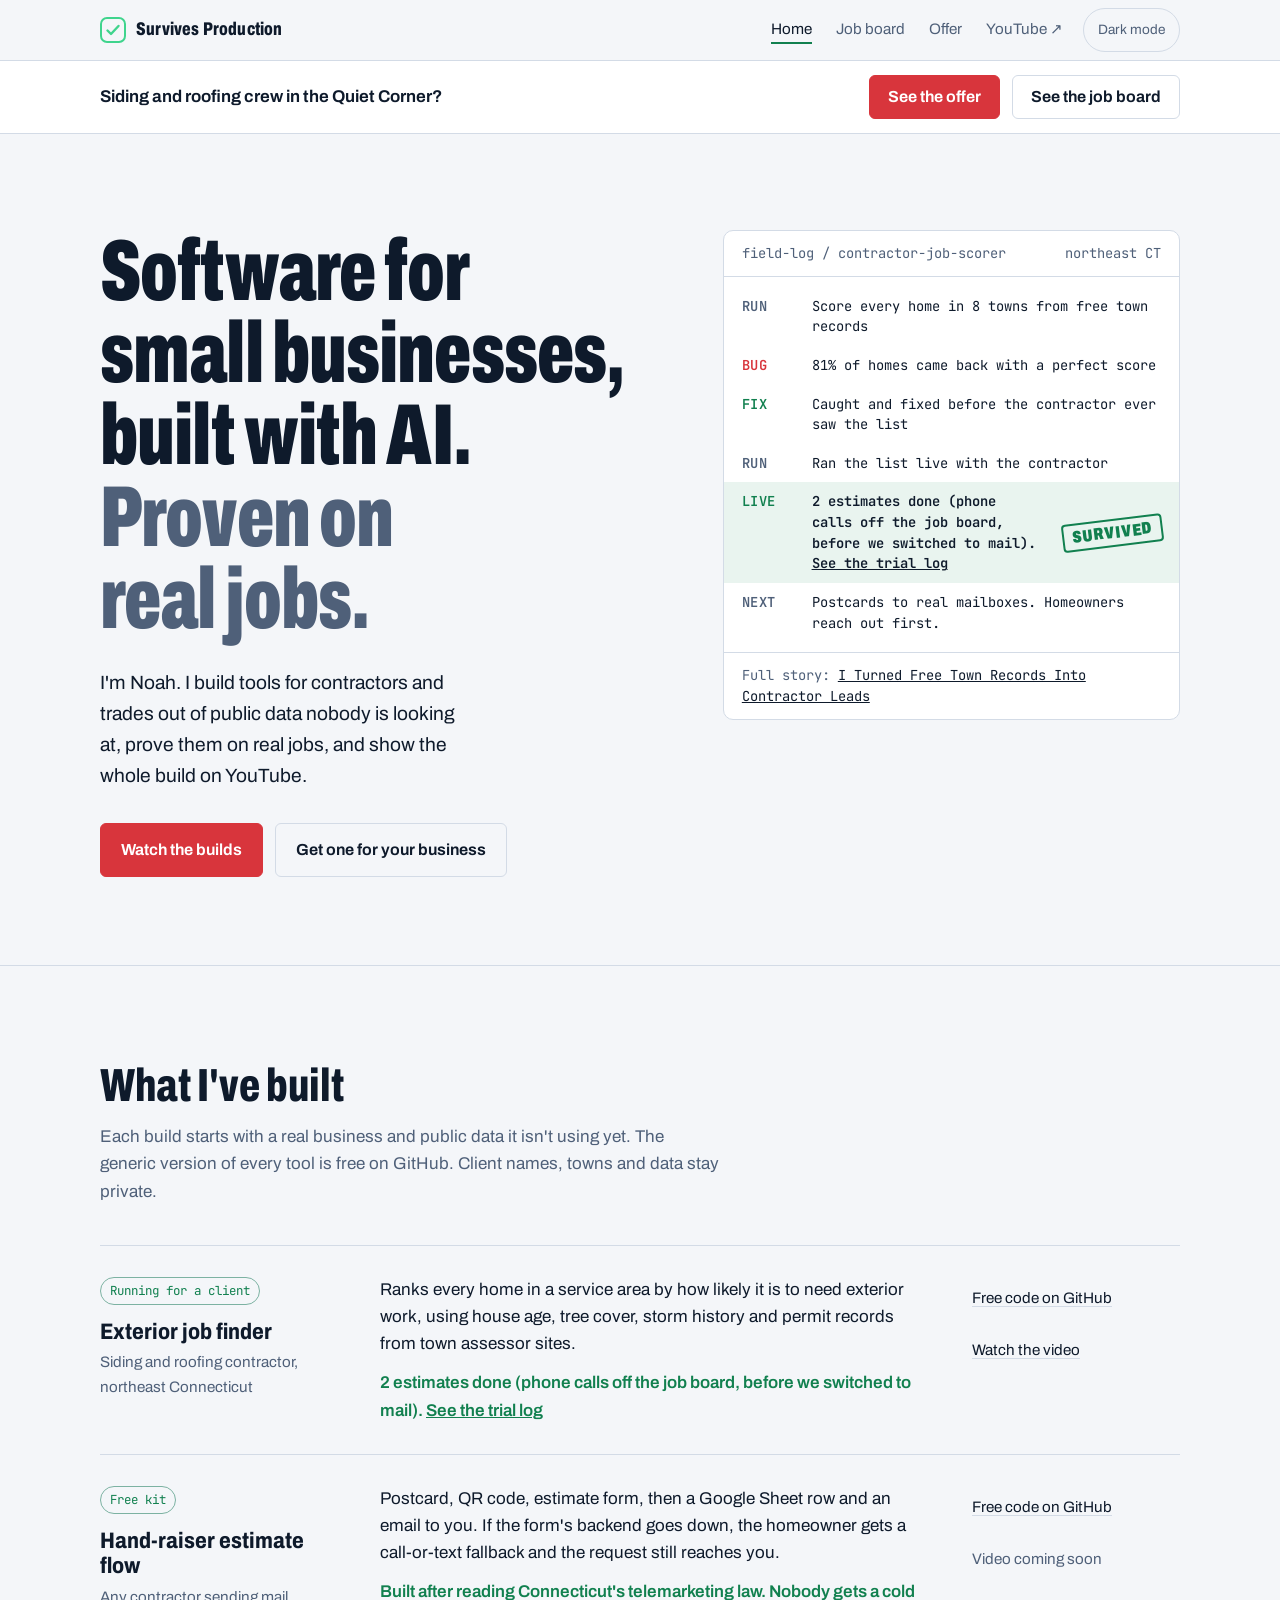
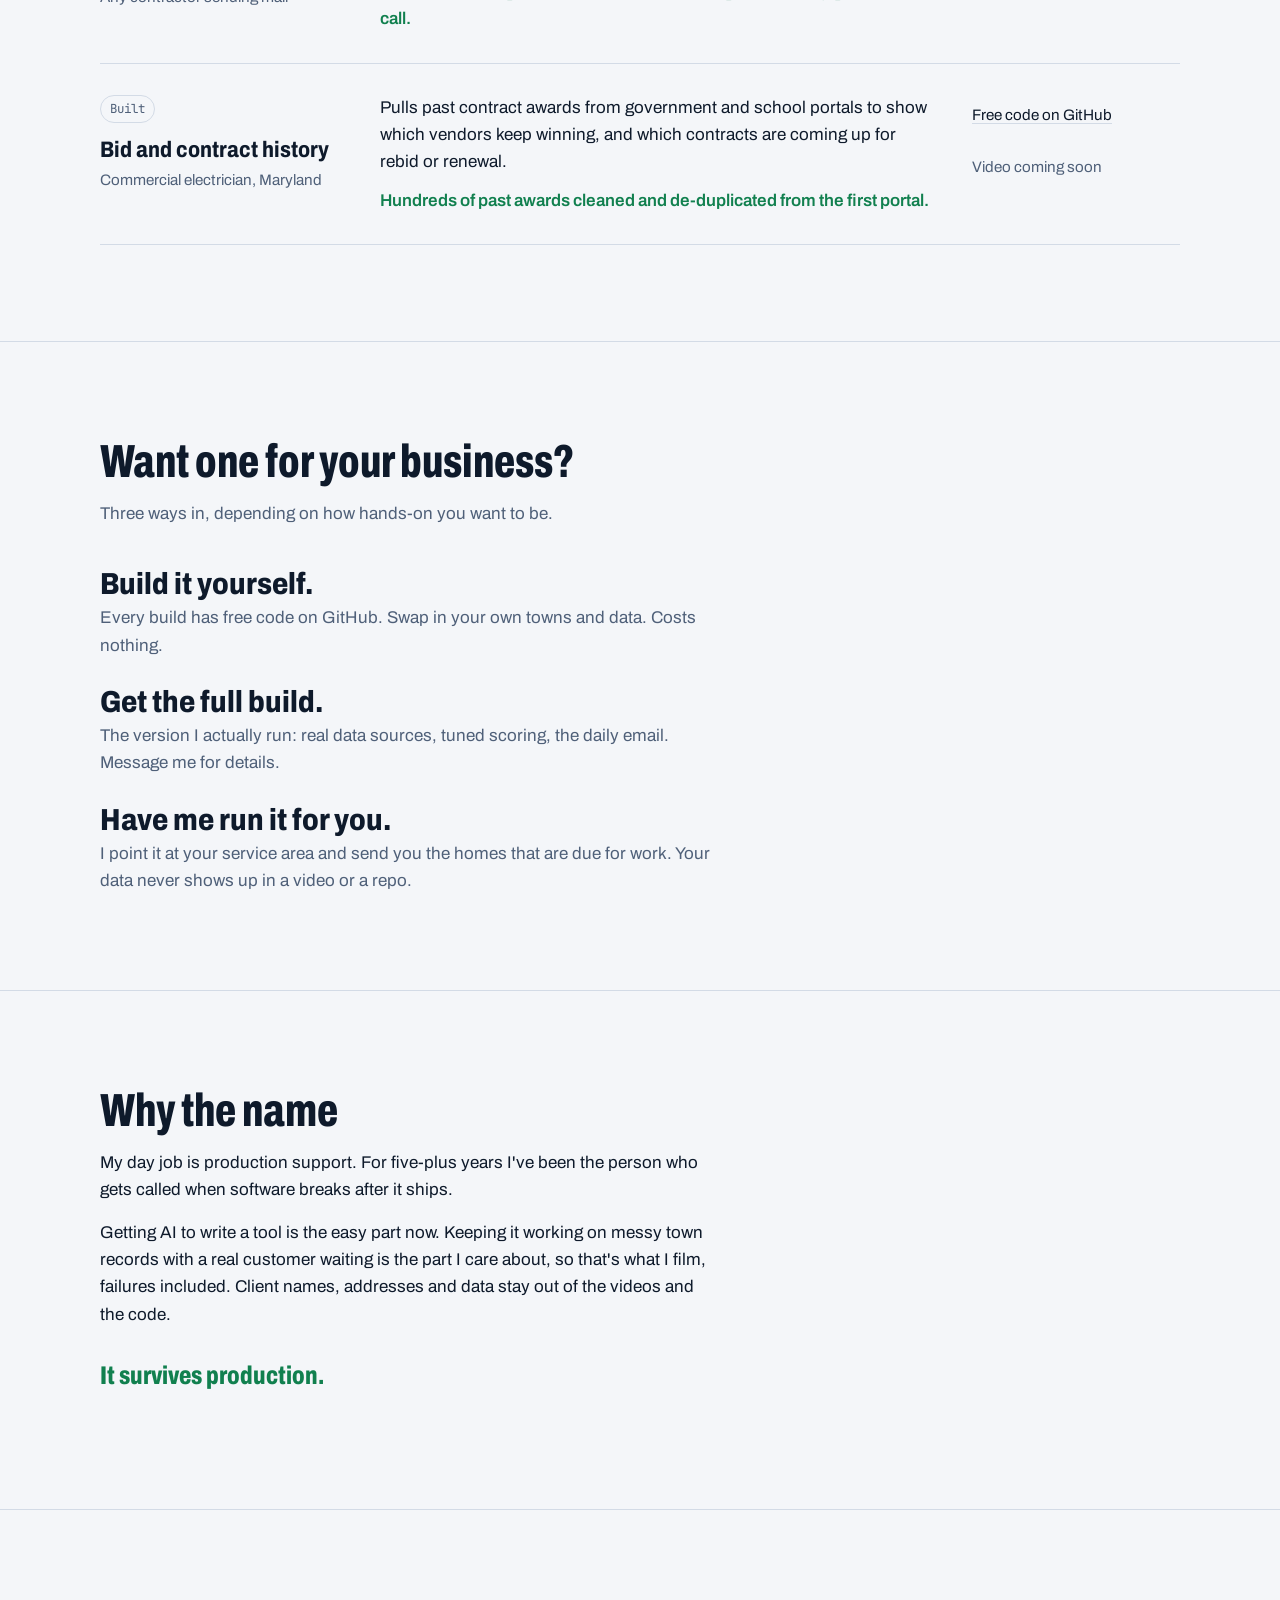
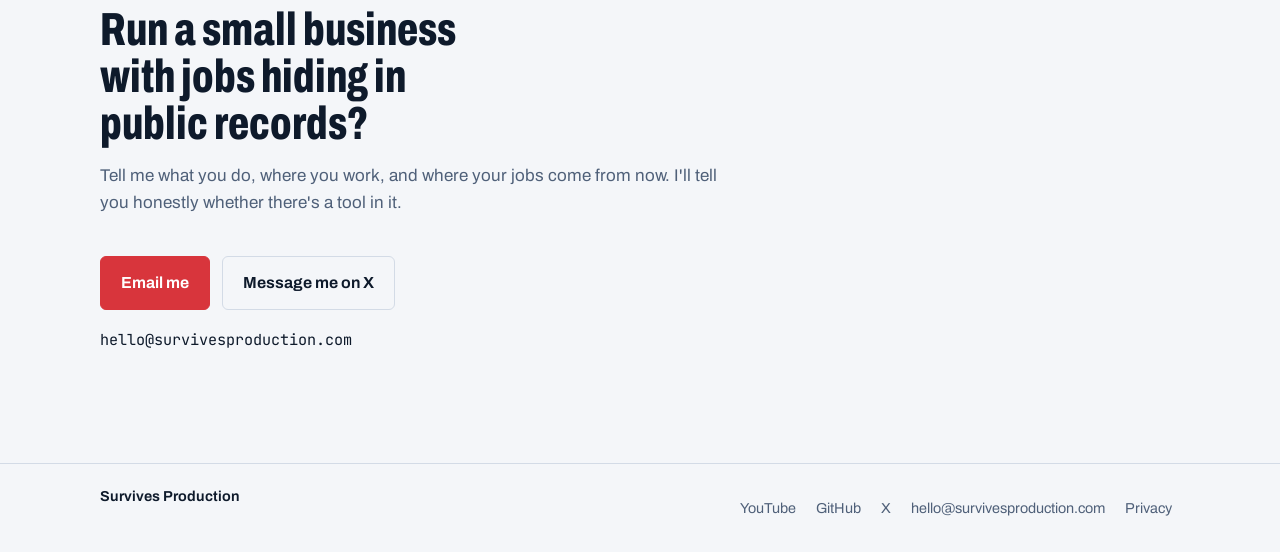
==== commit e5c3181b: "Taken territory, trial log, FAQ wording, home proof from trial log Co-Authored-By: Claude Sonnet 5.5" ====
--- a/index.html
+++ b/index.html
@@ -352,9 +352,10 @@
 /* Trial claim comes from /data/offer.json so home and the offer page can't disagree. */
 SP.offer().then(function (d) {
   var t = d.trialLog;
-  if (t.estimateRequests === null || t.estimateRequests === undefined) return;
-  var n = t.estimateRequests, cards = t.cardsMailed;
-  var txt = n + " estimate request" + (n === 1 ? "" : "s") + (cards ? " from " + cards + " cards mailed" : "") + " so far. ";
+  if (t.estimatesDone === null || t.estimatesDone === undefined) return;
+  var n = t.estimatesDone;
+  var how = t.channel ? " (" + t.channel.charAt(0).toLowerCase() + t.channel.slice(1) + ")" : "";
+  var txt = n + " estimate" + (n === 1 ? "" : "s") + " done" + how + ". ";
   var link = function () { var a = document.createElement("a"); a.href = "/offer/#trial"; a.textContent = "See the trial log"; return a; };
   var msg = document.getElementById("log-msg"); msg.textContent = txt; msg.appendChild(link());
   document.getElementById("log-tag").className = "tag live"; document.getElementById("log-tag").textContent = "LIVE";
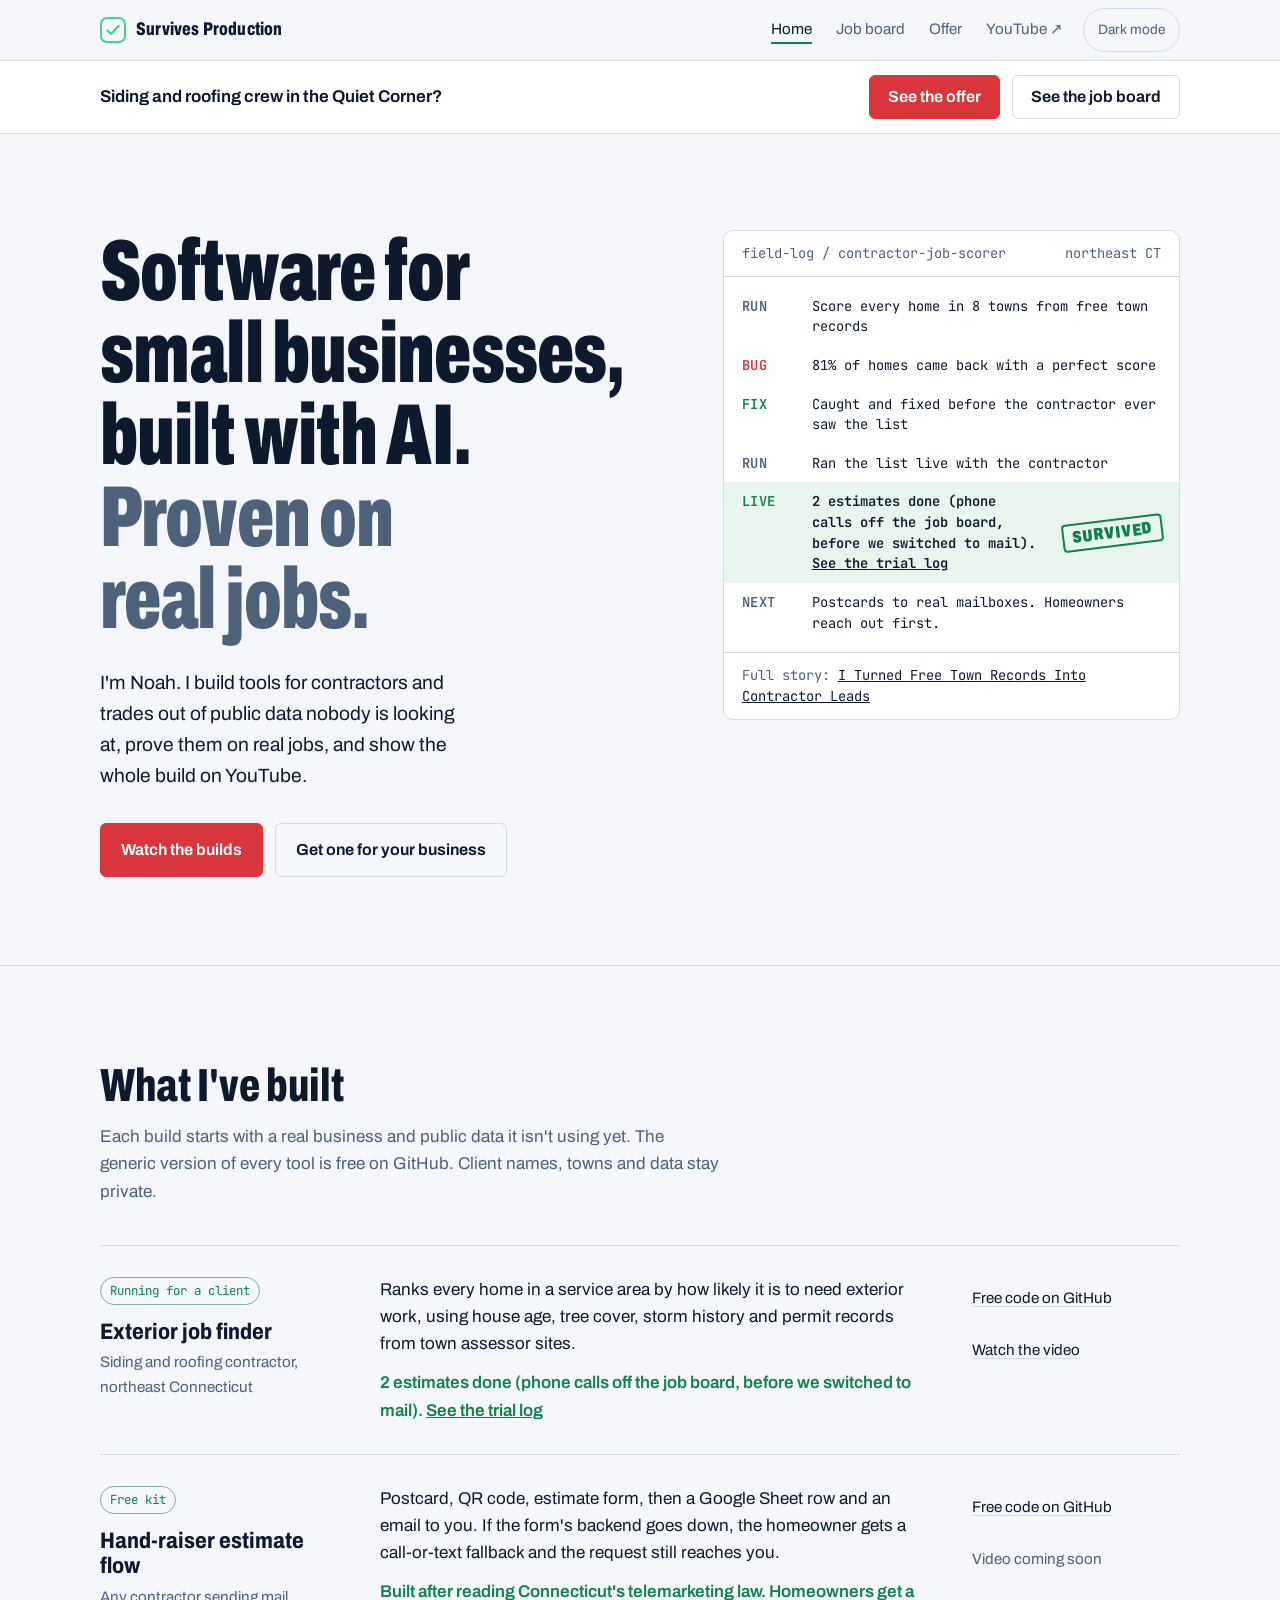
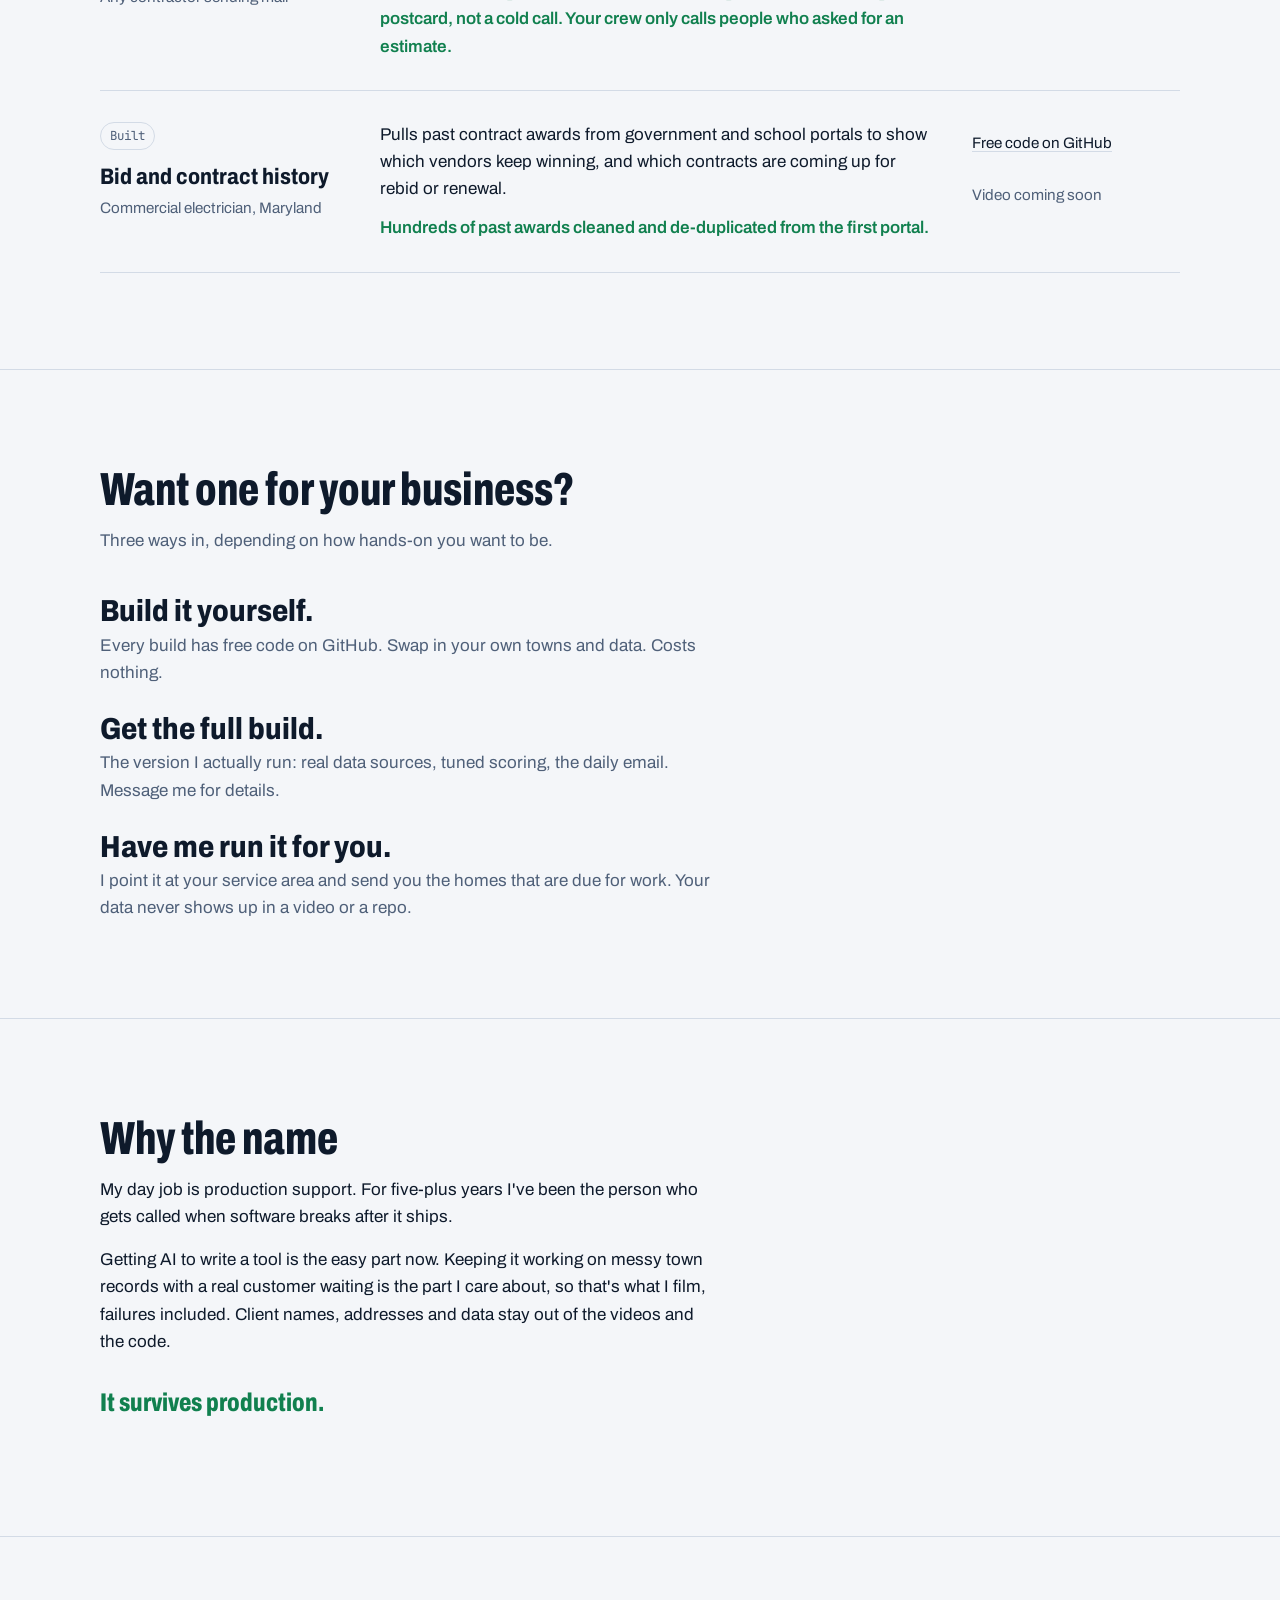
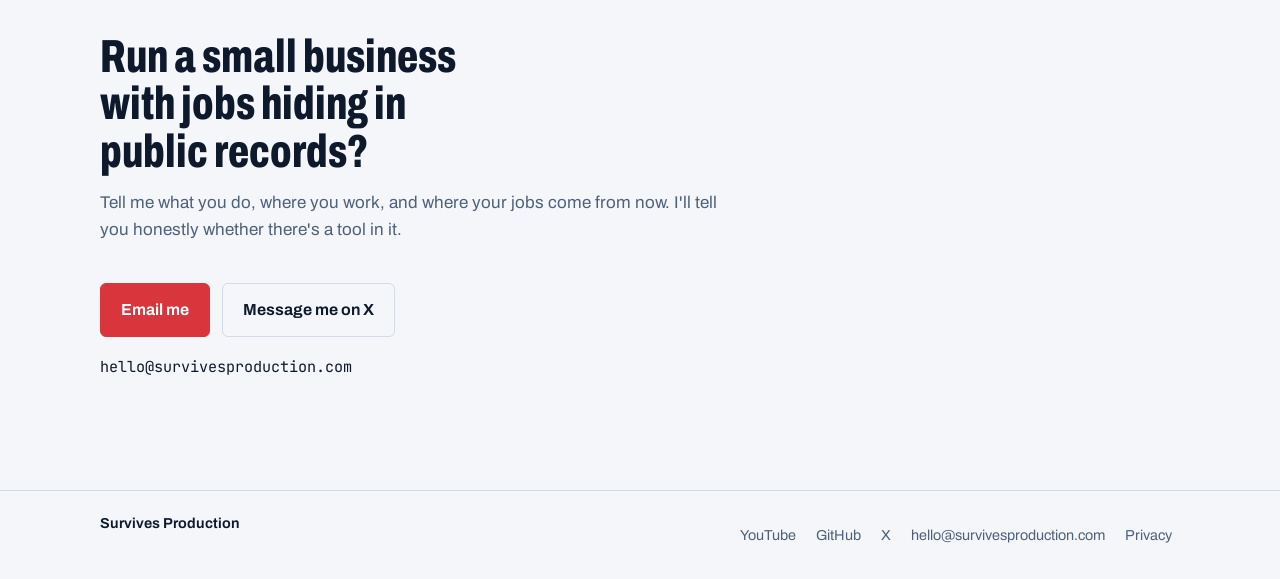
==== commit f879027e: "Trial log jobs won 0; hand-raiser card wording Co-Authored-By: Claude Sonnet 5.5 <noreply@anthropic." ====
--- a/index.html
+++ b/index.html
@@ -271,7 +271,7 @@
           </div>
           <div>
             <p>Postcard, QR code, estimate form, then a Google Sheet row and an email to you. If the form's backend goes down, the homeowner gets a call-or-text fallback and the request still reaches you.</p>
-            <p class="result">Built after reading Connecticut's telemarketing law. Nobody gets a cold call.</p>
+            <p class="result">Built after reading Connecticut's telemarketing law. Homeowners get a postcard, not a cold call. Your crew only calls people who asked for an estimate.</p>
           </div>
           <div class="links">
             <a href="https://github.com/SurvivesProduction/hand-raiser-lead-flow" target="_blank" rel="noopener">Free code on GitHub</a>
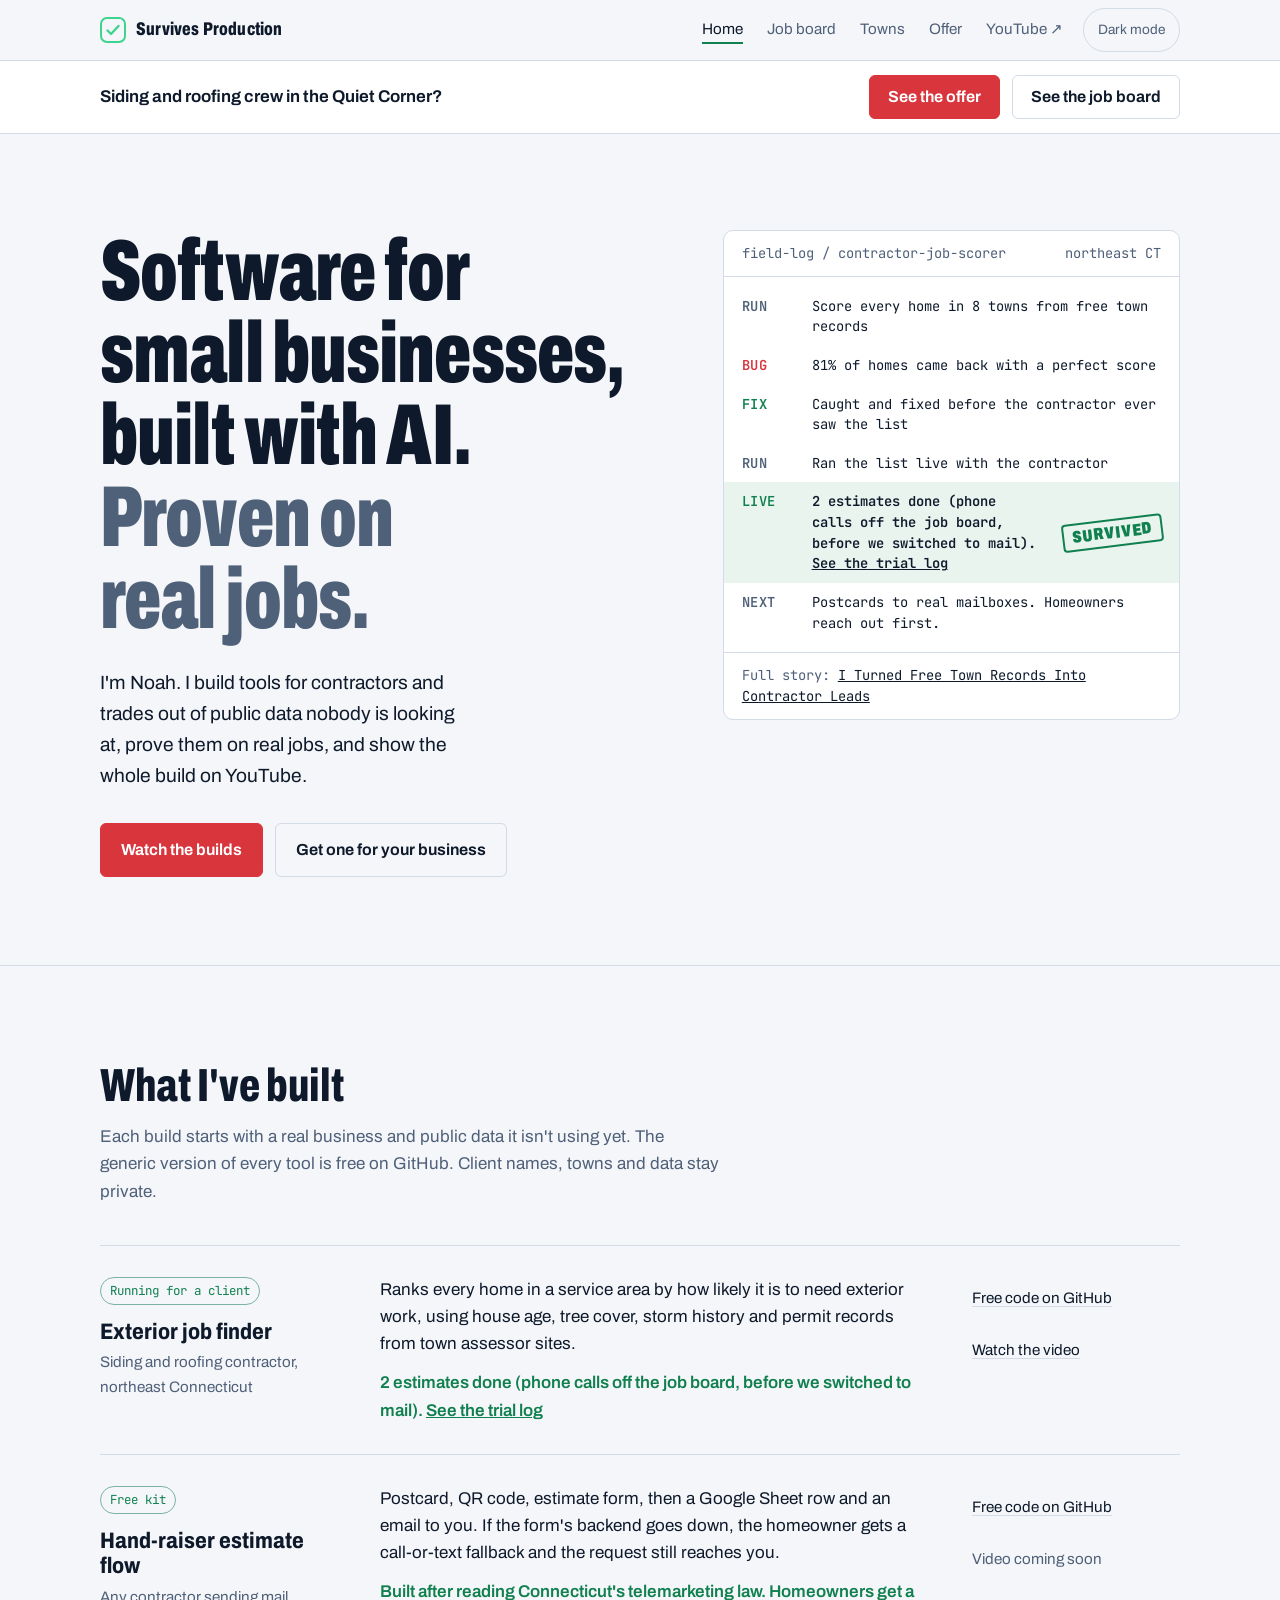
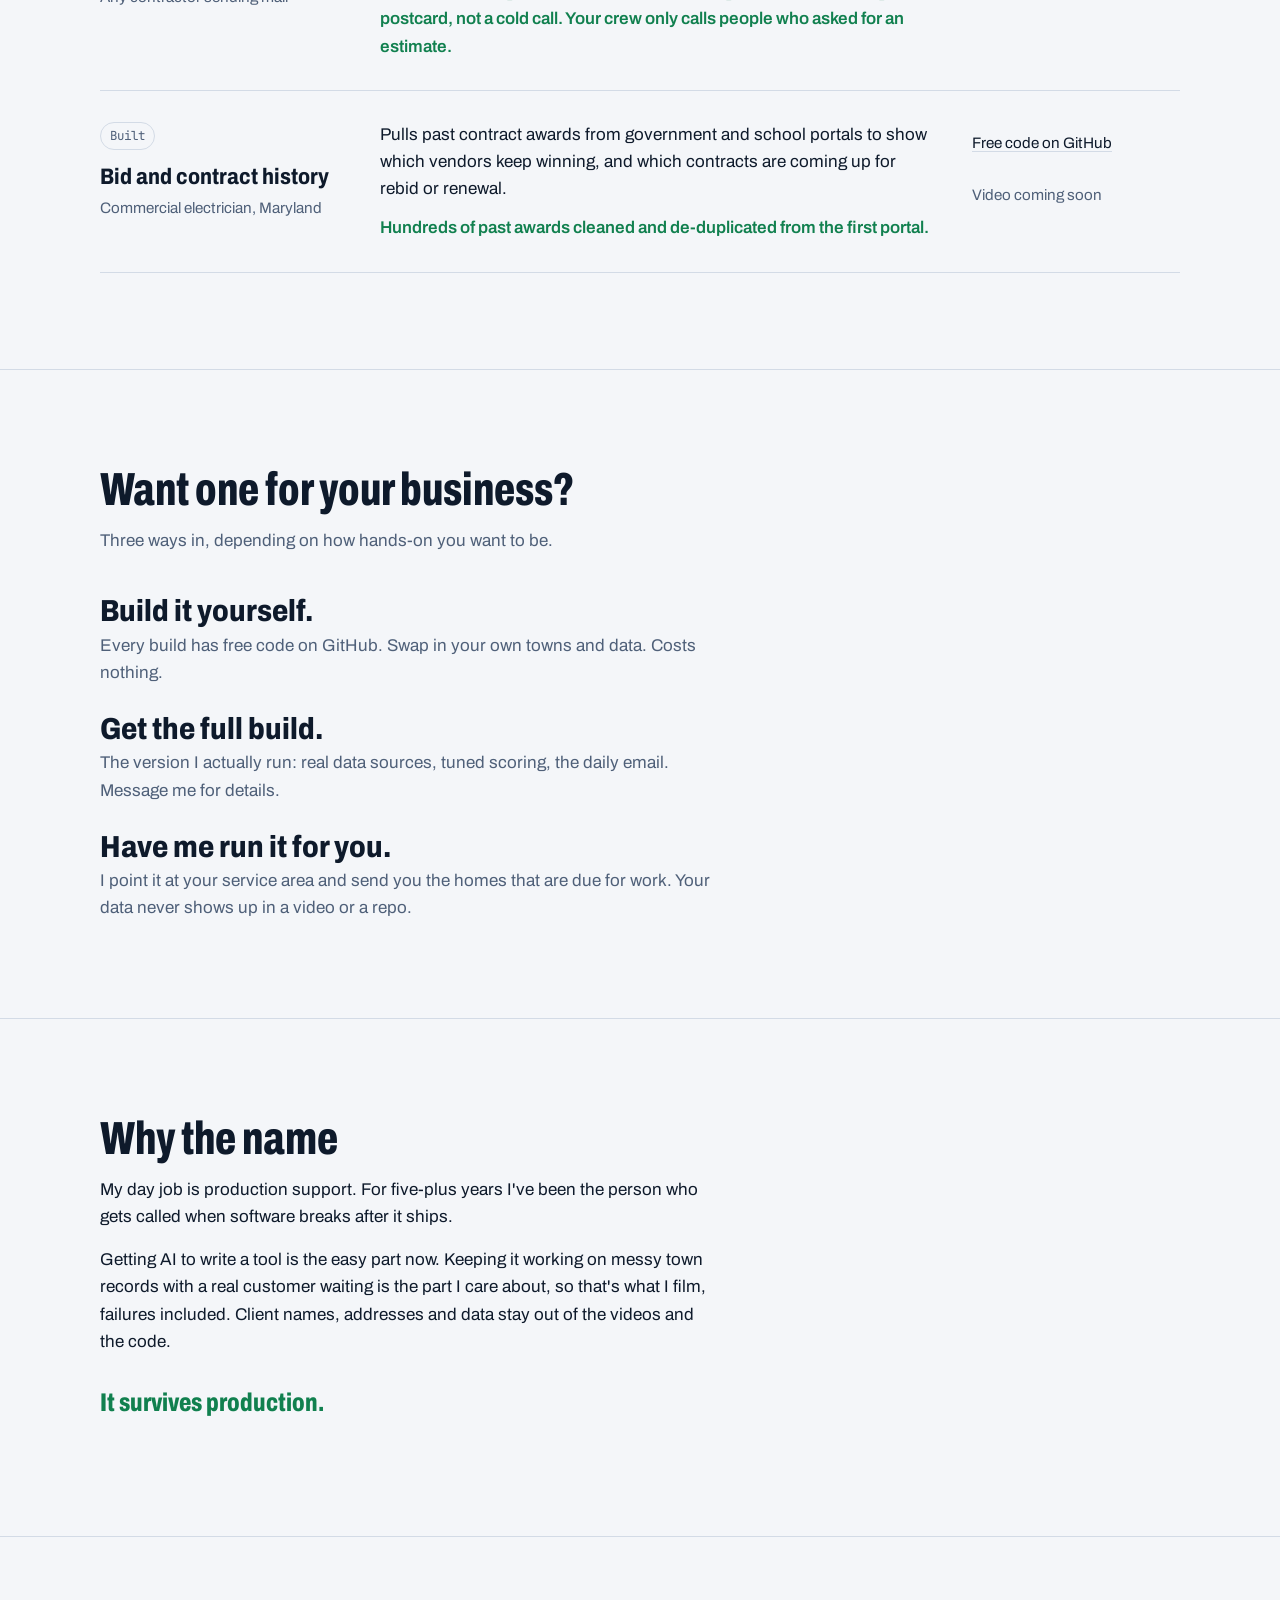
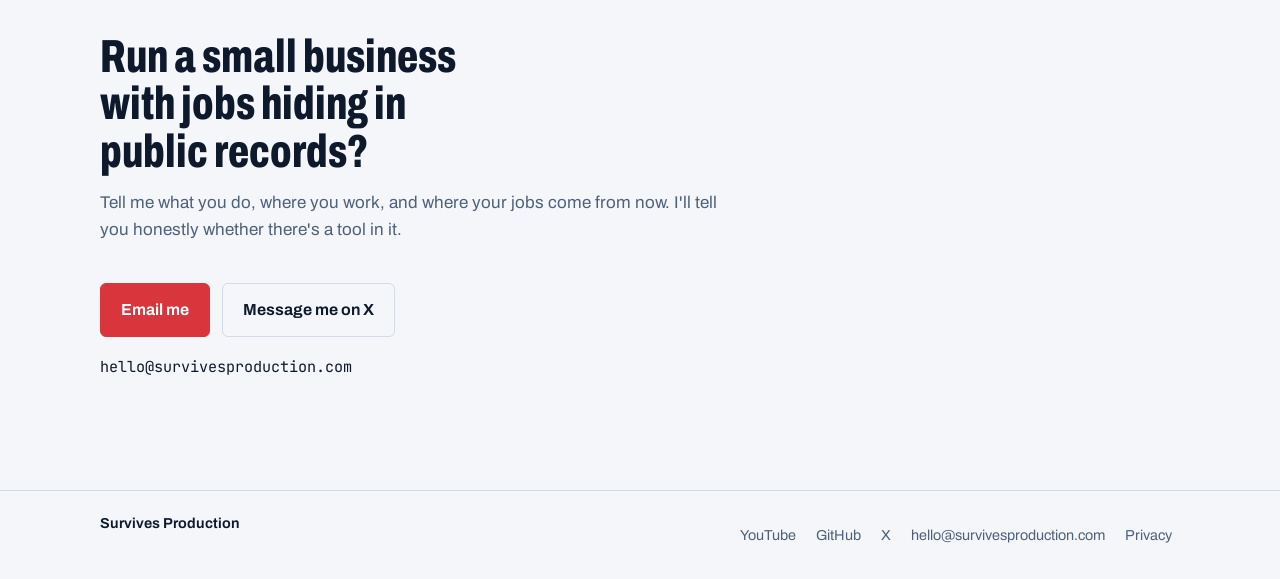
==== commit 3c241081: "Add /towns: aggregate charts and town map, compact map on /offer, nav link Counts only, nothing belo" ====
--- a/index.html
+++ b/index.html
@@ -198,6 +198,7 @@
     <nav class="sp-nav" aria-label="Main">
       <a href="/" aria-current="page">Home</a>
       <a href="/jobs/">Job board</a>
+      <a href="/towns/">Towns</a>
       <a href="/offer/">Offer</a>
       <a href="https://www.youtube.com/@survivesproduction" target="_blank" rel="noopener">YouTube<span aria-hidden="true">&nbsp;&#8599;</span></a>
       <button type="button" class="sp-theme" data-sp-theme aria-label="Switch between light and dark mode">Theme</button>
